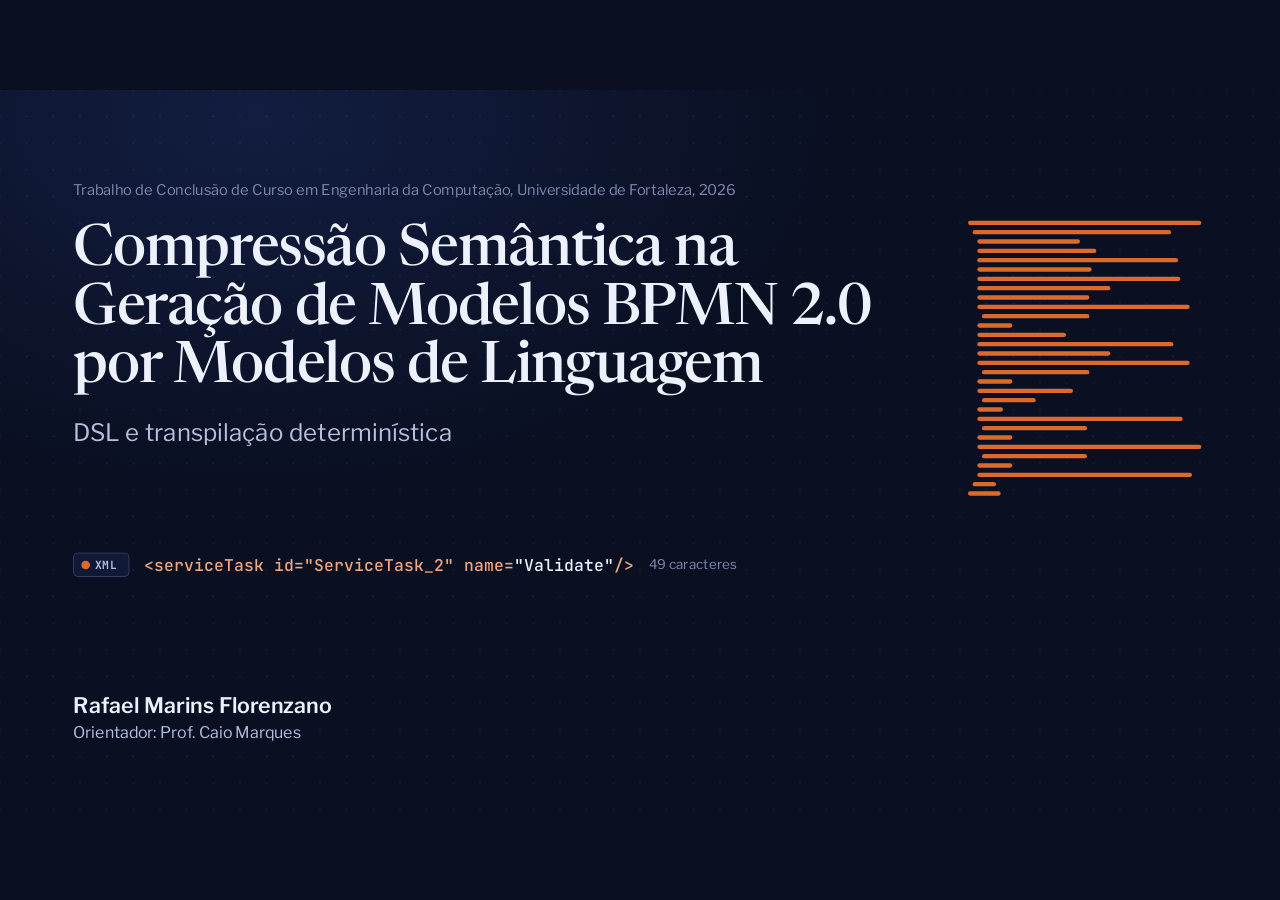
==== presentation/apresentacao.html @ cfb25e0b "feat: presentation" ====
<!doctype html>
<html lang="pt-BR">
<head>
<!-- GERADO por build.py a partir de src/. Edite src/ e rode o build. -->
<meta charset="utf-8">
<meta name="viewport" content="width=device-width, initial-scale=1">
<title>Compressão Semântica BPMN</title>
<style>
/* Fontes OFL embutidas no build (Newsreader, Libre Franklin, JetBrains Mono). */
@font-face { font-family: "Newsreader"; font-style: normal; font-weight: 400 700; font-display: block; src: url([data-uri]) format("woff2"); }
@font-face { font-family: "Newsreader"; font-style: italic; font-weight: 400 700; font-display: block; src: url([data-uri]) format("woff2"); }
@font-face { font-family: "Libre Franklin"; font-style: normal; font-weight: 300 800; font-display: block; src: url([data-uri]) format("woff2"); }
@font-face { font-family: "JetBrains Mono"; font-style: normal; font-weight: 400 700; font-display: block; src: url([data-uri]) format("woff2"); }
</style>
<style>
/* Palco fixo de 1920×1080, escalado para a janela. Cada slide: rótulo do ato, uma
   manchete e uma figura. Serifa = linguagem humana; mono = notação; sans = dados. */
:root {
  color-scheme: dark;
  --bg: #0a1022;
  --bg-glow: #121d40;
  --surface: #101a36;
  --surface-2: #16224a;
  --raise: #1c2a58;
  --line: rgba(160, 182, 236, 0.16);
  --line-2: rgba(160, 182, 236, 0.36);
  --grid: rgba(160, 182, 236, 0.1);
  --ink: #edf1fb;
  --ink-2: #b4c0dd;
  --ink-3: #7c89ad;
  --hl: rgba(160, 182, 236, 0.26);
  /* categorias (validadas: CVD e contraste nos dois temas) */
  --xml: #dd6a2a;
  --dsl: #4189e6;
  --slm: #1aa58f;
  --xml-ink: #f1a67e;
  --dsl-ink: #8fb9f5;
  --slm-ink: #6cd2bf;
  /* estado: sempre com ícone e rótulo */
  --good: #35b85c;
  --bad: #e5534b;
  --shadow: 0 24px 70px rgba(0, 0, 0, 0.38);
  --f-display: "Newsreader", Georgia, "Times New Roman", serif;
  --f-sans: "Libre Franklin", "Helvetica Neue", Arial, sans-serif;
  --f-mono: "JetBrains Mono", ui-monospace, "DejaVu Sans Mono", Menlo, monospace;
}
:root[data-theme="light"] {
  color-scheme: light;
  --bg: #f3f5fa;
  --bg-glow: #ffffff;
  --surface: #ffffff;
  --surface-2: #eef2fa;
  --raise: #ffffff;
  --line: rgba(18, 38, 100, 0.14);
  --line-2: rgba(18, 38, 100, 0.34);
  --grid: rgba(18, 38, 100, 0.1);
  --ink: #0f1b3d;
  --ink-2: #3c4b75;
  --ink-3: #6f7ca0;
  --hl: rgba(42, 120, 214, 0.22);
  --xml: #e2622c;
  --dsl: #2a78d6;
  --slm: #0f9f95;
  --xml-ink: #b5461a;
  --dsl-ink: #1c5cab;
  --slm-ink: #0b7a72;
  --good: #1f9a45;
  --bad: #d03b3b;
  --shadow: 0 18px 50px rgba(18, 38, 100, 0.13);
}

* { box-sizing: border-box; }
html, body { height: 100%; margin: 0; }
body {
  background: var(--bg);
  color: var(--ink);
  font-family: var(--f-sans);
  overflow: hidden;
  -webkit-font-smoothing: antialiased;
  text-rendering: optimizeLegibility;
}
body.nocursor, body.nocursor * { cursor: none !important; }

#stage {
  position: absolute; left: 0; top: 0; width: 1920px; height: 1080px;
  transform-origin: 0 0; overflow: hidden; user-select: none;
  background: radial-gradient(1200px 760px at 20% 4%, var(--bg-glow), transparent 72%), var(--bg);
}
#stage::before {
  content: ""; position: absolute; inset: 0; pointer-events: none;
  background-image: radial-gradient(circle, var(--grid) 1.3px, transparent 1.8px);
  background-size: 40px 40px; background-position: 20px 20px;
}

/* ── slides ─────────────────────────────────────────────────────────────── */
.slide {
  position: absolute; inset: 0; opacity: 0; visibility: hidden; pointer-events: none;
  transition: opacity 0.34s ease, visibility 0s linear 0.34s;
}
.slide.active {
  opacity: 1; visibility: visible; pointer-events: auto;
  transition: opacity 0.5s ease 0.1s, visibility 0s;
}
.hd { position: absolute; left: 110px; right: 110px; top: 104px; }
.h1 {
  font: 500 60px/1.08 var(--f-display); letter-spacing: -0.012em; margin: 0;
  max-width: 1600px; text-wrap: balance; font-optical-sizing: auto;
}
.body { position: absolute; left: 110px; top: 266px; width: 1700px; height: 714px; }
.fig { position: absolute; left: 0; top: 0; overflow: visible; }
.note {
  position: absolute; left: 110px; bottom: 36px; max-width: 1380px;
  font: 400 18px/1.4 var(--f-sans); color: var(--ink-3);
}

/* revelações ligadas a passos (data-at) */
.rv { opacity: 0; transition: opacity 0.6s ease var(--d, 0s); }
.rv.on { opacity: 1; }
.instant, .instant *, .instant *::before, .instant *::after { transition: none !important; animation: none !important; }

/* tipografia de dados */
.mono { font-family: var(--f-mono); }
.serif { font-family: var(--f-display); }
.num { font-family: var(--f-sans); font-weight: 800; letter-spacing: -0.03em; line-height: 0.95; }
.lbl { font: 500 24px/1.3 var(--f-sans); color: var(--ink-2); }
.sm { font: 400 20px/1.35 var(--f-sans); color: var(--ink-3); }
.tag {
  display: inline-flex; align-items: center; gap: 8px; height: 30px; padding: 0 11px; border-radius: 7px;
  font: 600 16px/1 var(--f-mono); letter-spacing: 0.04em; color: var(--ink-2);
  border: 1px solid var(--line-2); background: var(--surface);
}
.sw { display: inline-block; width: 13px; height: 13px; border-radius: 50%; background: var(--c, var(--ink-3)); flex: none; }
.c-xml { --c: var(--xml); } .c-dsl { --c: var(--dsl); } .c-slm { --c: var(--slm); }
.explo {
  position: absolute; right: 110px; top: 38px; height: 34px; padding: 0 14px; border-radius: 8px;
  display: flex; align-items: center; font: 500 18px/1 var(--f-sans); color: var(--ink);
  border: 1.5px dashed var(--line-2);
}
.ic { width: 1em; height: 1em; fill: none; stroke: currentColor; stroke-width: 2.4; stroke-linecap: round; stroke-linejoin: round; flex: none; }
.ok { color: var(--good); } .ko { color: var(--bad); }

/* painéis e código */
.panel {
  position: absolute; background: var(--surface); border: 1px solid var(--line);
  border-radius: 16px; box-shadow: var(--shadow); overflow: hidden;
}
.panel-hd {
  height: 44px; display: flex; align-items: center; justify-content: space-between; padding: 0 22px;
  border-bottom: 1px solid var(--line); color: var(--ink-3); font: 500 17px/1 var(--f-sans);
}
.panel-hd b { color: var(--ink); font-weight: 600; font-variant-numeric: tabular-nums; }
.code {
  font-family: var(--f-mono); white-space: pre; font-variant-ligatures: none;
  padding: 18px 22px; color: var(--ink-2); tab-size: 2;
}
.code .ln { margin: 0 -22px; padding: 0 22px; transition: background 0.25s; }
.code .ln.hot { background: color-mix(in srgb, var(--dsl) 20%, transparent); box-shadow: inset 4px 0 0 var(--dsl); }
.code .ln.hid { opacity: 0; }
.tk { position: relative; }
.tk.hid { visibility: hidden; }
.tk.cur::after {
  content: ""; position: absolute; left: calc(100% + 3px); top: 0.12em; width: 0.52em; height: 1.05em;
  background: var(--ink-2); border-radius: 2px;
}
.tk.k-kw { color: var(--dsl-ink); font-weight: 600; }
.tk.k-str { color: var(--ink); }
.tk.k-op { color: var(--ink-3); }
.tk.k-cond { color: var(--ink-2); font-style: italic; }
.tk.k-ref { color: var(--ink); font-weight: 700; text-decoration: underline; text-decoration-color: var(--dsl); text-decoration-thickness: 2px; text-underline-offset: 5px; }
.tk.k-pun { color: var(--ink-3); }
.tk.k-tag { color: var(--xml-ink); }
.tk.k-attr { color: var(--ink-3); }
.tk.k-val { color: var(--ink-2); }
.tk.k-txt { color: var(--ink-2); }

/* BPMN */
.bp-shape { fill: var(--surface-2); stroke: var(--ink); stroke-width: 2.4; }
.bp-end { stroke-width: 5.5; }
.bp-label { fill: var(--ink); font-family: var(--f-sans); font-weight: 500; text-anchor: middle; dominant-baseline: central; }
.bp-cap { fill: var(--ink-2); font: 500 20px var(--f-sans); text-anchor: middle; }
.bp-cond { fill: var(--ink-2); font: 500 18px var(--f-mono); text-anchor: middle; }
.bp-x { stroke: var(--ink); stroke-width: 3.4; stroke-linecap: round; fill: none; }
.bp-glyph { fill: var(--ink); }
.bp-edge { fill: none; stroke: var(--ink-2); stroke-width: 2.4; stroke-linecap: round; stroke-linejoin: round; }
.bp-head { fill: var(--ink-2); }
.bp-token { fill: var(--tok, var(--dsl-ink)); filter: drop-shadow(0 0 9px var(--tok, var(--dsl))); }
.bp-node.hit .bp-shape { stroke: var(--tok, var(--dsl-ink)); }

.mini rect { fill: color-mix(in oklab, var(--xml) var(--mix, 100%), var(--dsl)); }

/* tiras de 138 gerações */
.sd { fill: var(--ink-3); opacity: 0.45; }
.sd.v { fill: var(--c); opacity: 1; }
.sd.x { fill: none; stroke: var(--ink-3); stroke-width: 1.8; opacity: 0.85; }

/* ── moldura: progresso, página, dica, índice ───────────────────────────── */
#rail { position: absolute; left: 110px; top: 44px; display: flex; gap: 30px; transition: opacity 0.3s; }
#rail span { position: relative; padding-bottom: 9px; font: 500 17px/1 var(--f-sans); color: var(--ink-3); transition: color 0.3s; }
#rail span.cur { color: var(--ink); }
#rail i { position: absolute; left: 0; right: 0; bottom: 0; height: 2px; background: var(--line); }
#rail b { position: absolute; left: 0; top: 0; bottom: 0; width: 0; background: var(--ink-2); transition: width 0.5s ease; }
#pg {
  position: absolute; right: 110px; bottom: 36px; display: flex; align-items: center; gap: 16px;
  font: 500 17px/1 var(--f-sans); color: var(--ink-3); font-variant-numeric: tabular-nums;
}
#pg .dots { display: flex; gap: 6px; }
#pg .dots i { width: 8px; height: 8px; border-radius: 50%; border: 1.5px solid var(--ink-3); }
#pg .dots i.done { background: var(--ink-3); }
.pn { display: none; }
#tip {
  position: absolute; z-index: 60; pointer-events: none; opacity: 0; transition: opacity 0.12s;
  background: var(--raise); border: 1px solid var(--line-2); color: var(--ink); white-space: nowrap;
  font: 500 18px/1.3 var(--f-sans); padding: 8px 12px; border-radius: 8px; box-shadow: var(--shadow);
}
#toast {
  position: absolute; left: 50%; top: 40px; transform: translateX(-50%); z-index: 70; opacity: 0;
  transition: opacity 0.2s; background: var(--raise); border: 1px solid var(--line-2);
  font: 500 20px/1 var(--f-mono); padding: 12px 18px; border-radius: 10px; color: var(--ink);
}
#black { position: absolute; inset: 0; background: #000; z-index: 90; display: none; }
.over {
  position: absolute; inset: 0; z-index: 80; display: none; overflow: auto; padding: 70px 110px;
  background: color-mix(in srgb, var(--bg) 94%, transparent); backdrop-filter: blur(6px);
}
.over.open { display: block; }
.over h2 { font: 500 22px/1 var(--f-sans); color: var(--ink-3); margin: 0 0 28px; }
#idx .grid { display: grid; grid-template-columns: repeat(4, 1fr); gap: 14px; }
#idx button {
  all: unset; cursor: pointer; display: block; padding: 16px 18px 18px; border-radius: 12px; min-height: 96px;
  background: var(--surface); border: 1px solid var(--line);
}
#idx button:hover, #idx button.cur { border-color: var(--line-2); background: var(--surface-2); }
#idx button small { display: block; font: 500 16px/1 var(--f-sans); color: var(--ink-3); margin-bottom: 10px; font-variant-numeric: tabular-nums; }
#idx button span { font: 500 23px/1.2 var(--f-display); color: var(--ink); }
#help dl { display: grid; grid-template-columns: 300px 1fr; gap: 16px 30px; font: 400 26px/1.2 var(--f-sans); margin: 0; }
#help dt { font: 600 22px/1.3 var(--f-mono); color: var(--ink); }
#help dd { margin: 0; color: var(--ink-2); }

/* ── impressão / PDF (?print) ───────────────────────────────────────────── */
body.print { overflow: visible; height: auto; }
body.print #stage { position: static; transform: none; height: auto; overflow: visible; background: none; }
body.print #stage::before, body.print #rail, body.print #pg, body.print #tip, body.print .over, body.print #toast { display: none; }
body.print .slide {
  position: relative; width: 1920px; height: 1080px; opacity: 1; visibility: visible; overflow: hidden;
  break-after: page; page-break-after: always;
  background: radial-gradient(1200px 760px at 20% 4%, var(--bg-glow), transparent 72%), var(--bg);
}
body.print .pn {
  display: block; position: absolute; right: 110px; bottom: 38px;
  font: 500 17px/1 var(--f-sans); color: var(--ink-3);
}
@page { size: 1920px 1080px; margin: 0; }
@media print { body { -webkit-print-color-adjust: exact; print-color-adjust: exact; } }
</style>
<style>
/* Estilos específicos de cada slide, na ordem da apresentação. */

/* ── 1. capa ──────────────────────────────────────────────────────────── */
.cover { position: absolute; left: 110px; right: 110px; top: 138px; }
.cover-title {
  font: 500 86px/1.02 var(--f-display); letter-spacing: -0.02em; margin: 40px 0 0;
  max-width: 1560px; text-wrap: balance;
}
.cover-sub { font: 400 36px/1.2 var(--f-sans); color: var(--ink-2); margin: 30px 0 0; }
.morph {
  position: absolute; left: 110px; top: 682px; height: 60px; display: flex; align-items: center; gap: 22px;
  font: 500 24.5px/1 var(--f-mono); white-space: pre;
}
.morph .tag { height: 36px; font-size: 17px; min-width: 84px; }
.morph-line { display: flex; align-items: baseline; }
.morph-line span { display: inline-block; overflow: hidden; white-space: pre; }
.m-pre, .m-post { color: var(--xml-ink); }
.m-kw { color: var(--dsl-ink); font-weight: 700; }
.m-mid { color: var(--ink); }
.morph-n { font: 400 20px/1 var(--f-sans); color: var(--ink-3); }
.cover-by { position: absolute; left: 110px; bottom: 104px; display: flex; flex-direction: column; gap: 12px; }
.cover-by b { font: 600 32px/1 var(--f-sans); }
.cover-by span { font: 400 24px/1 var(--f-sans); color: var(--ink-2); }

/* ── 2. do texto ao BPMN ──────────────────────────────────────────────── */
.doc {
  position: absolute; left: 0; top: 46px; width: 610px; padding: 34px 44px 40px;
  background: var(--surface); border: 1px solid var(--line); border-radius: 6px; box-shadow: var(--shadow);
}
.doc-k, .dia-k { font: 500 18px/1 var(--f-sans); color: var(--ink-3); }
.doc p { font: 400 33px/1.52 var(--f-display); color: var(--ink-2); margin: 22px 0 0; }
.ph {
  white-space: nowrap; padding: 0 2px; margin: 0 -2px; border-radius: 3px;
  background: linear-gradient(var(--hl), var(--hl)) no-repeat 0 86% / 0% 42%;
  transition: background-size 0.55s ease, color 0.3s;
}
.ph.lit { background-size: 100% 42%; color: var(--ink); }
.dia-k { position: absolute; left: 742px; top: 46px; }
.arc { fill: none; stroke: var(--ink-2); stroke-width: 1.8; stroke-linecap: round; }

/* ── 3. XML verboso ───────────────────────────────────────────────────── */
.xmlp .xml { font-size: 15px; line-height: 22.3px; padding-top: 12px; }
.xmlp .ln { transition: opacity 0.22s; }
.xmlp .tk { transition: opacity 0.7s, color 0.7s; }
.xmlp.focus .tk:not(.info) { opacity: 0.2; }
.xmlp.focus .tk.info { color: var(--ink); font-weight: 700; }
.x-cap { position: absolute; left: 0; top: 500px; width: 670px; margin: 0; font: 400 27px/1.42 var(--f-sans); color: var(--ink-2); }
.x-cap b { color: var(--ink); font-weight: 600; }

/* ── 4. orçamento ─────────────────────────────────────────────────────── */
.bud { display: grid; grid-template-columns: 1fr 1fr; gap: 70px; align-items: stretch; height: auto; top: 280px; }
.bcard { padding: 8px 0; }
.bcard + .bcard { border-left: 1px solid var(--line); padding-left: 70px; }
.bk { font: 600 24px/1 var(--f-sans); color: var(--ink); }
.bk span { font-weight: 400; color: var(--ink-3); margin-left: 10px; }
.months { display: grid; grid-template-columns: repeat(12, 1fr); gap: 9px; margin-top: 46px; height: 190px; }
.mo { position: relative; border: 1.5px solid var(--line-2); border-radius: 7px; overflow: hidden; transition: opacity 0.4s, border-color 0.4s; }
.mo b { position: absolute; inset: 0; background: var(--xml); transform-origin: 50% 100%; transform: scaleY(0); }
.mo span { position: absolute; left: 0; right: 0; bottom: 8px; text-align: center; font: 500 17px/1 var(--f-sans); color: var(--ink-2); font-variant-numeric: tabular-nums; }
.mo.gone { opacity: 0.42; border-style: dashed; }
.mo-cap { display: flex; justify-content: space-between; margin-top: 14px; font: 400 19px/1 var(--f-sans); color: var(--ink-3); }
.gone-l { color: var(--ink-2); }
.bt { font: 400 40px/1.24 var(--f-display); margin: 46px 0 0; color: var(--ink-2); text-wrap: balance; }
.bt b { color: var(--ink); font-weight: 600; }
.bs { font: 400 24px/1.4 var(--f-sans); color: var(--ink-3); margin: 22px 0 0; }
.swap { display: flex; align-items: center; gap: 22px; margin-top: 46px; height: 190px; }
.sbox {
  flex: 1; height: 190px; padding: 0 16px; border: 1.5px solid var(--line-2); border-radius: 12px; display: grid; place-items: center;
  font: 500 26px/1.2 var(--f-sans); color: var(--ink); text-align: center; transition: all 0.5s;
}
.sbox span { padding: 0 4px; background: linear-gradient(var(--ink-2), var(--ink-2)) no-repeat 0 56% / 0% 2.5px; transition: background-size 0.5s ease; -webkit-box-decoration-break: clone; box-decoration-break: clone; }
.sbox.out.cut { opacity: 0.55; border-style: dashed; }
.sbox.out.cut span { background-size: 100% 2.5px; }
.sbox.in.lit { border-color: var(--ink); background: var(--surface-2); }
.sarrow { fill: none; stroke: var(--ink-2); stroke-width: 2.6; stroke-linecap: round; stroke-linejoin: round; }

/* ── 5. duas alavancas ────────────────────────────────────────────────── */
.formula { position: absolute; left: 0; top: 34px; font: 700 70px/1 var(--f-sans); letter-spacing: -0.02em; white-space: nowrap; }
.formula i { font-style: normal; font-weight: 400; color: var(--ink-3); margin: 0 6px; }
.formula span { position: relative; }
.formula span::after { content: ""; position: absolute; left: 0; right: 100%; bottom: -12px; height: 6px; border-radius: 3px; transition: right 0.6s ease; }
.formula .f1::after { background: var(--dsl); } .formula .f2::after { background: var(--slm); }
.formula span.on::after { right: 0; }
.lrow { position: absolute; left: 0; display: flex; gap: 22px; align-items: flex-start; opacity: 0.22; transition: opacity 0.6s; width: 660px; }
.lrow.on { opacity: 1; }
.lrow.l1 { top: 214px; } .lrow.l2 { top: 372px; }
.lrow .sw { width: 20px; height: 20px; margin-top: 10px; }
.lrow b { display: block; font: 600 38px/1.1 var(--f-sans); }
.lrow span { display: block; font: 400 25px/1.35 var(--f-sans); color: var(--ink-2); margin-top: 10px; }
.lfact { position: absolute; left: 0; top: 560px; width: 620px; margin: 0; font: 400 22px/1.4 var(--f-sans); color: var(--ink-3); }
.ax { fill: none; stroke: var(--line-2); stroke-width: 1.5; }
.ax-l { fill: var(--ink-3); font: 500 20px var(--f-sans); text-anchor: middle; }
.ghost { fill: none; stroke: var(--ink-3); stroke-width: 1.5; opacity: 0; }
.area { opacity: 0; }
.a-xml { fill: var(--xml); } .a-dsl { fill: var(--dsl); } .a-slm { fill: var(--slm); }
.area-l { fill: #fff; font: 700 44px var(--f-sans); text-anchor: middle; dominant-baseline: central; }
.lev-a { fill: none; stroke: var(--c); stroke-width: 4; stroke-linecap: round; stroke-linejoin: round; }
.ghost-l { fill: var(--ink-3); font: 500 20px var(--f-sans); }
.mm { left: 1452px; top: 196px; opacity: 0.9; }

/* ── figuras de fluxo (6 e 10) ────────────────────────────────────────── */
.card { fill: var(--surface); stroke: var(--line-2); stroke-width: 1.5; }
.card.solid { stroke: var(--ink); stroke-width: 2.4; fill: var(--surface-2); }
.card.k-dsl { stroke: var(--dsl); stroke-width: 2.4; }
.card.k-xml { stroke: var(--xml); stroke-width: 2.4; }
.tline { fill: var(--ink-3); opacity: 0.55; }
.b-dsl { fill: var(--dsl); } .b-xml { fill: var(--xml); }
.prob { fill: var(--surface-2); stroke: var(--ink); stroke-width: 2.4; stroke-dasharray: 9 9; stroke-linecap: round; }
.slide.active .prob { animation: dash 9s linear infinite; }
@keyframes dash { to { stroke-dashoffset: -180; } }
.big-l { fill: var(--ink); font: 700 38px var(--f-sans); text-anchor: middle; dominant-baseline: central; letter-spacing: -0.01em; }
.cap-n { fill: var(--ink); font: 600 24px var(--f-sans); text-anchor: middle; }
.cap-s { fill: var(--ink-3); font: 400 19px var(--f-sans); text-anchor: middle; }
.gear { fill: none; stroke: var(--ink); stroke-width: 2.6; stroke-linejoin: round; }
.gear-h { fill: none; stroke: var(--ink); stroke-width: 2.6; }
.xsd { fill: var(--surface-2); stroke: var(--good); stroke-width: 3; }
.xsd-c { fill: none; stroke: var(--good); stroke-width: 6; stroke-linecap: round; stroke-linejoin: round; }
.brace { fill: none; stroke: var(--c); stroke-width: 2.4; stroke-linecap: round; stroke-linejoin: round; }
.brace-t { fill: var(--ink); font: 500 26px var(--f-sans); text-anchor: middle; }
.pdot { fill: var(--c, var(--ink-2)); opacity: 0; }

/* ── 7. DSL ao vivo ───────────────────────────────────────────────────── */
.dslp .dsl { font-size: 24.5px; line-height: 43px; padding-top: 20px; }
.chips { position: absolute; left: 0; top: 628px; display: flex; gap: 14px; opacity: 0; }
.chips span { display: flex; align-items: center; gap: 12px; height: 46px; padding: 0 16px 0 8px; border: 1px solid var(--line); border-radius: 10px; background: var(--surface); font: 400 20px/1 var(--f-sans); color: var(--ink-2); white-space: nowrap; }
.chips code { font: 600 19px/1 var(--f-mono); color: var(--ink); background: var(--surface-2); padding: 7px 10px; border-radius: 6px; }

/* ── 8. transpilador ──────────────────────────────────────────────────── */
.tp-dsl .dsl { font-size: 19.5px; line-height: 32px; }
.tp-xml .xml { font-size: 15px; line-height: 22px; padding-top: 12px; }
.tp-xml .ln { transition: opacity 0.22s, background 0.5s; }
.tp-xml .ln.hot { background: color-mix(in srgb, var(--xml) 26%, transparent); box-shadow: inset 4px 0 0 var(--xml); }
.tp-ar { fill: none; stroke: var(--ink-2); stroke-width: 2.4; stroke-linecap: round; stroke-linejoin: round; }
.scan { position: absolute; left: 0; right: 0; top: 44px; height: 3px; background: var(--good); box-shadow: 0 0 22px 3px var(--good); opacity: 0; }
.stamp { display: inline-flex; align-items: center; gap: 8px; color: var(--ink); opacity: 0; margin-left: auto; margin-right: 26px; font-weight: 600; transform-origin: 50% 50%; }
.stamp .ic { color: var(--good); width: 20px; height: 20px; stroke-width: 3.2; }
.corpus { position: absolute; left: 0; top: 508px; width: 560px; opacity: 0; }
.corpus p { margin: 12px 0 0; font: 400 24px/1.3 var(--f-sans); color: var(--ink-2); }
.corpus p b { color: var(--ink); font-weight: 700; font-variant-numeric: tabular-nums; }
.cd0 { fill: var(--ink-3); opacity: 0.4; } .cd1 { fill: var(--good); }

/* ── 9. compressão ────────────────────────────────────────────────────── */
.w0 { fill: none; stroke: var(--line-2); stroke-width: 1.2; }
.w1 { fill: var(--xml); opacity: 0; transform-box: fill-box; transform-origin: center; }
.w2 { fill: var(--dsl); opacity: 0; }
.waf-cap { position: absolute; left: 0; top: 566px; width: 540px; margin: 0; font: 400 22px/1.3 var(--f-sans); color: var(--ink-2); opacity: 0; }
.cmp .hero { position: absolute; left: 660px; top: 0; }
.cmp .hero .num { font-size: 210px; }
.cmp .hero .num i { font-style: normal; font-weight: 600; font-size: 130px; color: var(--ink-2); margin-left: 8px; }
.cmp .hero p { margin: 16px 0 0; font: 400 30px/1.3 var(--f-sans); color: var(--ink-2); max-width: 760px; }
.cbars { position: absolute; left: 660px; top: 410px; width: 1040px; opacity: 0; border-top: 1px solid var(--line); padding-top: 30px; }
.cbars p { margin: 0 0 24px; font: 400 22px/1.3 var(--f-sans); color: var(--ink-3); }
.cb { display: flex; align-items: center; gap: 16px; height: 50px; }
.cb span { width: 64px; font: 600 22px/1 var(--f-sans); color: var(--ink-2); }
.cb i { display: block; height: 24px; width: 0; background: var(--c); border-radius: 0 4px 4px 0; }
.cb b { font: 700 28px/1 var(--f-sans); font-variant-numeric: tabular-nums; }

/* ── 10. destilação ───────────────────────────────────────────────────── */
.split { stroke: var(--line-2); stroke-width: 1.5; }
.stu-bg { fill: var(--surface-2); stroke: var(--line-2); stroke-width: 6; }
.stu-ring { fill: none; stroke: var(--slm); stroke-width: 6; stroke-linecap: round; }
.loss { fill: none; stroke: var(--slm); stroke-width: 2.4; stroke-linecap: round; stroke-linejoin: round; }
.part { opacity: 0; }
.p-doc { fill: var(--ink-2); } .p-pair { fill: var(--dsl); }
.stats { position: absolute; left: 0; right: 0; top: 470px; display: grid; grid-template-columns: repeat(3, 1fr); gap: 40px; border-top: 1px solid var(--line); padding-top: 34px; }
.stats > div { opacity: 0; }
.stats b { display: block; font: 800 96px/1 var(--f-sans); letter-spacing: -0.03em; white-space: nowrap; }
.stats span { display: block; margin-top: 14px; font: 400 25px/1.3 var(--f-sans); color: var(--ink-2); }
.stats b span { display: inline; font: inherit; color: inherit; margin: 0; }

/* ── tiras de resultado (12, 13, 15, 16) ──────────────────────────────── */
.gh { position: absolute; left: 0; font: 600 22px/1 var(--f-sans); color: var(--ink); white-space: nowrap; }
.gh span { font-weight: 400; color: var(--ink-3); margin-left: 14px; }
.gh.g2 { opacity: 0; }
.srow { position: absolute; left: 0; width: 1700px; height: 78px; display: grid; grid-template-columns: 318px 1196px 1fr; align-items: center; opacity: 0; }
.srow-l { display: flex; flex-wrap: wrap; align-items: center; gap: 8px 12px; padding-right: 22px; }
.srow-l b { font: 600 26px/1.14 var(--f-sans); }
.srow-v { text-align: right; white-space: nowrap; }
.srow-v b { font: 800 58px/1 var(--f-sans); letter-spacing: -0.03em; font-variant-numeric: tabular-nums; }
.srow-v i { font: 600 30px/1 var(--f-sans); font-style: normal; color: var(--ink-2); margin-left: 3px; }
.srow-u { position: absolute; left: 318px; top: 90px; font: 400 21px/1.2 var(--f-sans); color: var(--ink-3); white-space: nowrap; }
.c-ink { --c: var(--ink-2); }
.callout { position: absolute; left: 318px; top: 494px; display: flex; align-items: center; gap: 16px; font: 500 25px/1.3 var(--f-sans); color: var(--ink); opacity: 0; }
.callout .sw { width: 16px; height: 16px; }

/* ── 11. experimento ──────────────────────────────────────────────────── */
.xp-top { position: absolute; left: 0; top: 0; display: flex; align-items: center; gap: 36px; }
.xp-top p { margin: 0; font: 400 28px/1 var(--f-sans); color: var(--ink-2); opacity: 0; white-space: nowrap; }
.xp-top p b { color: var(--ink); font-weight: 700; font-size: 34px; }
.xp-top p i { font-style: normal; color: var(--ink-3); margin: 0 8px; }
.xp-grid { position: absolute; left: 0; top: 112px; width: 1700px; display: grid; grid-template-columns: 316px 350px 1fr; gap: 24px 18px; }
.xp-grid > * { opacity: 0; }
.xh { display: flex; align-items: center; gap: 12px; height: 46px; font: 600 22px/1 var(--f-sans); color: var(--ink); border-bottom: 2px solid var(--c); }
.xm { display: flex; flex-direction: column; justify-content: center; gap: 8px; }
.xm b { font: 600 26px/1.1 var(--f-sans); }
.xm span { font: 400 19px/1.25 var(--f-sans); color: var(--ink-3); }
.xc { display: flex; gap: 16px; }
.arm { width: 322px; height: 116px; padding: 0 20px; border-radius: 12px; background: var(--surface); border: 1px solid var(--line-2); display: flex; flex-direction: column; justify-content: center; gap: 9px; }
.arm b { font: 700 27px/1 var(--f-mono); }
.arm span { font: 400 19px/1.2 var(--f-sans); color: var(--ink-2); }
.arm.slm { border: 2.5px solid var(--slm); }
.enc { position: absolute; border: 2.5px solid var(--ink); border-radius: 20px; opacity: 0; pointer-events: none; }
.enc span { position: absolute; font: 500 23px/1.25 var(--f-sans); color: var(--ink); white-space: nowrap; }
.e1 span { left: calc(100% + 24px); top: 50%; transform: translateY(-50%); }
.e2 span { left: 4px; top: calc(100% + 14px); }

/* ── 13. onde a DSL falha ─────────────────────────────────────────────── */
.cz-l { position: absolute; left: 0; top: 14px; width: 318px; height: 78px; }
.cz-r { position: absolute; right: 0; top: 14px; height: 78px; display: flex; align-items: center; justify-content: flex-end; gap: 14px; font: 400 20px/1.2 var(--f-sans); color: var(--ink-2); }
.cz-r b { font: 800 58px/1 var(--f-sans); letter-spacing: -0.03em; color: var(--ink); }
.fly { opacity: 0; stroke-width: 1.8; }
.fly.ref { fill: var(--bad); stroke: var(--bad); }
.fly.oth { fill: var(--ink-3); stroke: var(--ink-3); }
.cz-g { position: absolute; top: 208px; display: flex; align-items: baseline; gap: 16px; white-space: nowrap; }
.cz-g b { font: 800 76px/1 var(--f-sans); letter-spacing: -0.03em; font-variant-numeric: tabular-nums; opacity: 0; }
.cz-g span { font: 500 28px/1 var(--f-sans); color: var(--ink-2); opacity: 0; }
.cz-g.g1 { left: 318px; } .cz-g.g2 { left: 1264px; }
.cz-s { position: absolute; top: 456px; display: flex; flex-direction: column; gap: 14px; opacity: 0; }
.cz-s.s1 { left: 318px; width: 390px; } .cz-s.s2 { left: 772px; width: 350px; }
.cz-s code { align-self: flex-start; font: 600 19px/1 var(--f-mono); color: var(--ink); background: var(--surface); border: 1px solid var(--line-2); padding: 10px 13px; border-radius: 7px; }
.cz-s span { font: 400 22px/1.32 var(--f-sans); color: var(--ink-2); }
.cz-s span b { color: var(--ink); font-weight: 700; }

/* ── 14. mecanismo ────────────────────────────────────────────────────── */
.mec .dsl { font-size: 22px; line-height: 37px; padding-top: 20px; }
.mR { opacity: 0; }
.ghostref { color: var(--bad); border: 1.5px dashed var(--bad); border-radius: 5px; padding: 1px 6px; opacity: 0; font-weight: 600; }
.think { position: absolute; font: italic 400 26px/1 var(--f-display); color: var(--ink); background: var(--raise); border: 1px solid var(--line-2); padding: 11px 16px 12px; border-radius: 12px 12px 12px 3px; opacity: 0; white-space: nowrap; box-shadow: var(--shadow); }
.refarc { fill: none; stroke-width: 3.2; stroke-linecap: round; stroke-linejoin: round; opacity: 0; }
.refarc.bad { stroke: var(--bad); } .refarc.good { stroke: var(--good); }
.tk.tgt { background: color-mix(in srgb, var(--good) 34%, transparent); box-shadow: 0 0 0 5px color-mix(in srgb, var(--good) 34%, transparent); border-radius: 3px; }
.vd { position: absolute; top: 446px; width: 800px; display: flex; gap: 22px; align-items: flex-start; opacity: 0; }
.vL { left: 0; } .vR { left: 880px; }
.vd .ic { width: 54px; height: 54px; stroke-width: 3; }
.vd code { display: block; font: 600 25px/1.25 var(--f-mono); color: var(--ink); margin-top: 8px; }
.vd span { display: block; margin-top: 14px; font: 400 25px/1.36 var(--f-sans); color: var(--ink-2); max-width: 690px; }

/* ── 15. referência por rótulo ────────────────────────────────────────── */
.rfx { position: absolute; left: 318px; top: 276px; display: flex; align-items: center; gap: 18px; opacity: 0; font: 400 24px/1 var(--f-sans); color: var(--ink-2); }
.rfx b { font: 800 46px/1 var(--f-sans); letter-spacing: -0.02em; color: var(--ink); }
.rfx .ic { width: 30px; height: 30px; color: var(--ink-3); }

.cover-k { margin: 0; font: 400 22px/1 var(--f-sans); color: var(--ink-3); }

/* ── eixos e marcas comuns dos gráficos (17, 18, 21) ──────────────────── */
.hair { fill: none; stroke: var(--line); stroke-width: 1; }
.base { fill: none; stroke: var(--line-2); stroke-width: 1.5; }
.hair-t { fill: var(--ink-3); font: 400 19px var(--f-sans); text-anchor: end; }
.tick { fill: var(--ink-3); font: 400 19px var(--f-sans); text-anchor: middle; font-variant-numeric: tabular-nums; }
.tick.r { text-anchor: end; } .tick.l { text-anchor: start; }
.lgd { position: absolute; right: 0; top: -6px; display: flex; gap: 26px; font: 400 19px/1 var(--f-sans); color: var(--ink-2); opacity: 0; }
.lgd span { display: flex; align-items: center; gap: 9px; }
.lgd.in { position: static; opacity: 1; margin-top: 18px; }
.sw.open { background: none; border: 2.5px solid var(--c); }

/* ── 17. anatomia do custo ────────────────────────────────────────────── */
.fp { fill: var(--c); }
.fp-in { opacity: 0.5; }
.fp-t { fill: #fff; font: 600 19px var(--f-sans); opacity: 0; }
.fp-o { fill: var(--ink-2); font: 600 19px var(--f-sans); text-anchor: middle; opacity: 0; }
.fp-a { fill: var(--ink-2); font: 400 21px var(--f-sans); opacity: 0; }
.cst-key { position: absolute; left: 0; top: 78px; margin: 0; font: 400 20px/1.5 var(--f-sans); color: var(--ink-3); opacity: 0; }
.cst-b { position: absolute; top: 462px; opacity: 0; }
.cst-b p { margin: 0; display: inline-flex; align-items: center; gap: 12px; font: 500 22px/1.2 var(--f-sans); color: var(--ink-2); white-space: nowrap; }
.cst-b b { display: block; margin-top: 14px; font: 800 66px/1 var(--f-sans); letter-spacing: -0.03em; white-space: nowrap; font-variant-numeric: tabular-nums; }
.cst-b em { display: block; margin-top: 8px; font: 400 20px/1.2 var(--f-sans); font-style: normal; color: var(--ink-3); white-space: nowrap; }
.cst-x { position: absolute; right: 0; top: 636px; text-align: right; font: 400 21px/1.5 var(--f-sans); color: var(--ink-2); white-space: nowrap; opacity: 0; }
.cst-x b { color: var(--ink); font-weight: 700; }

/* ── 18. custo × validade ─────────────────────────────────────────────── */
.pt { opacity: 0; }
.pt-hit { fill: transparent; }
.pt-dot { fill: var(--c); stroke: var(--bg); stroke-width: 2.5; }
.pt.open .pt-dot { fill: var(--bg); stroke: var(--c); stroke-width: 3.5; }
.pt-l { fill: var(--ink); font: 500 21px var(--f-sans); white-space: pre; }
.sct-link { fill: none; stroke: var(--ink); stroke-width: 2; opacity: 0; }
.sct-lt { fill: var(--ink); font: 600 22px var(--f-sans); text-anchor: middle; opacity: 0; }

/* ── 19. válido não quer dizer fiel ───────────────────────────────────── */
.fl blockquote { position: absolute; left: 0; top: 0; margin: 0; max-width: 1040px; font: 400 34px/1.3 var(--f-display); color: var(--ink); opacity: 0; }
.fl cite { display: block; margin-top: 12px; font: 400 19px/1 var(--f-sans); font-style: normal; color: var(--ink-3); }
.fl-b { position: absolute; right: 0; top: 6px; display: flex; flex-direction: column; align-items: flex-end; gap: 14px; font: 500 23px/1 var(--f-sans); color: var(--ink); opacity: 0; }
.fl-b span { display: flex; align-items: center; gap: 10px; }
.fl-b .ic { width: 28px; height: 28px; stroke-width: 3; }
.fl-w { position: absolute; left: 1090px; top: 140px; width: 480px; display: flex; gap: 14px; align-items: flex-start; font: 500 23px/1.3 var(--f-sans); color: var(--ink); opacity: 0; }
.fl-w .ic { width: 34px; height: 34px; stroke-width: 3; flex: none; }
.bp-flow.hot .bp-edge { stroke: var(--ink); stroke-width: 3.4; }
.bp-flow.hot .bp-head { fill: var(--ink); }
.bp-flow.hot .bp-cond { fill: var(--ink); font-weight: 700; }
.bp-node.bad .bp-shape { stroke: var(--bad); stroke-width: 4; }

/* ── 20. validação da medida de fidelidade ────────────────────────────── */
.rg-h, .rg-r { display: grid; grid-template-columns: 1fr 200px 240px 240px; align-items: center; column-gap: 20px; }
.rg-h { height: 46px; font: 500 20px/1 var(--f-sans); color: var(--ink-3); border-bottom: 1px solid var(--line-2); opacity: 0; }
.rg-h span:nth-child(n+2), .rg-t, .rg-v { text-align: right; justify-content: flex-end; }
.rg-r { height: 112px; border-bottom: 1px solid var(--line); opacity: 0; }
.rg-r b { display: block; font: 500 31px/1.15 var(--f-display); }
.rg-r span { display: block; margin-top: 8px; font: 400 20px/1 var(--f-sans); color: var(--ink-3); }
.rg-t { font: 400 26px/1 var(--f-sans); color: var(--ink-2); font-variant-numeric: tabular-nums; }
.rg-v { display: flex; align-items: center; gap: 16px; font: 700 34px/1 var(--f-sans); font-variant-numeric: tabular-nums; }
.rg-v .ic { width: 34px; height: 34px; stroke-width: 3.2; opacity: 0; }
.rg-c { margin: 34px 0 0; max-width: 1300px; font: 400 28px/1.36 var(--f-sans); color: var(--ink); }

/* ── 21. fidelidade ───────────────────────────────────────────────────── */
.fd-n { fill: var(--ink); font: 500 25px var(--f-sans); }
.fd-id { fill: var(--ink-3); font: 600 18px var(--f-mono); text-anchor: end; }
.fd-ci { fill: none; stroke: var(--c); stroke-width: 3; stroke-linecap: round; }
.fd-dot { fill: var(--c); stroke: var(--bg); stroke-width: 2.5; }
.fd-v { fill: var(--ink); font: 700 32px var(--f-sans); }
.fd-br { fill: none; stroke: var(--ink-2); stroke-width: 2; stroke-linecap: round; stroke-linejoin: round; }
.fd-a { fill: var(--ink); font: 500 22px var(--f-sans); }
.fd-a.mid { text-anchor: middle; }
.fd-p { position: absolute; left: 0; top: 410px; width: 1700px; border-top: 1px solid var(--line); padding-top: 26px; opacity: 0; }
.fd-p p { margin: 0 0 22px; font: 500 22px/1 var(--f-sans); color: var(--ink-2); }
.fd-g { display: grid; grid-template-columns: repeat(4, 1fr); gap: 40px; }
.pb span { display: block; font: 500 22px/1 var(--f-sans); color: var(--ink); margin-bottom: 12px; }
.pb div { display: flex; align-items: center; gap: 12px; height: 34px; }
.pb i { display: block; height: 20px; width: 0; background: var(--c); border-radius: 0 4px 4px 0; }
.pb b { font: 600 21px/1 var(--f-sans); font-variant-numeric: tabular-nums; }

/* ── 22. a resposta é dividida ────────────────────────────────────────── */
.ans { display: grid; grid-template-columns: 1fr 1fr; column-gap: 90px; align-content: start; }
.an { opacity: 0; }
.an + .an { border-left: 1px solid var(--line); padding-left: 90px; }
.an h2 { margin: 0; font: 500 40px/1 var(--f-display); color: var(--ink-2); }
.an-v { display: flex; align-items: center; gap: 22px; margin: 22px 0 44px; transform-origin: 0 50%; opacity: 0; }
.an-v .ic { width: 84px; height: 84px; stroke-width: 3; }
.an-v b { font: 800 112px/1 var(--f-sans); letter-spacing: -0.03em; }
.an-m { margin-top: 26px; }
.an-m p { margin: 12px 0 0; font: 400 25px/1.2 var(--f-sans); color: var(--ink-2); }
.an-m p b { color: var(--ink); font-weight: 700; }
.an-s { display: flex; align-items: center; gap: 26px; margin-top: 24px; opacity: 0; }
.an-s b { font: 800 76px/1 var(--f-sans); letter-spacing: -0.03em; min-width: 250px; }
.an-s p { margin: 0; font: 400 25px/1.3 var(--f-sans); color: var(--ink-2); }
.an-f { grid-column: 1 / -1; margin: 58px 0 0; padding-top: 30px; border-top: 1px solid var(--line); font: 500 34px/1.3 var(--f-display); color: var(--ink); opacity: 0; max-width: 1500px; }

/* ── 23. a lição de projeto ───────────────────────────────────────────── */
.chip { fill: var(--surface); stroke: var(--line-2); stroke-width: 1.5; }
.chip-t { fill: var(--dsl-ink); font: 600 24px var(--f-mono); text-anchor: middle; dominant-baseline: central; }
.chip-t.s { fill: var(--ink); }
.chip-t.q { fill: var(--bad); font-size: 34px; opacity: 0; }
g.hit .chip { stroke: var(--good); stroke-width: 3.5; }
.cursor { fill: var(--ink-2); opacity: 0; }
.slot { fill: none; stroke: var(--line-2); stroke-width: 1.5; stroke-dasharray: 6 7; }
.tp-b { fill: none; stroke: var(--line-2); stroke-width: 1.5; }
.tp-l { position: absolute; display: flex; align-items: center; gap: 16px; font: 500 27px/1.3 var(--f-sans); color: var(--ink); opacity: 0; }
.tp-l .ic { width: 40px; height: 40px; stroke-width: 3; }
.tp-l.good { left: 300px; top: 10px; }
.tp-l.bad { left: 300px; top: 596px; }

/* ── 24. contribuições ────────────────────────────────────────────────── */
.ctb { top: 226px; }
.ct-r { display: grid; grid-template-columns: 76px 760px 1fr; align-items: center; height: 124px; border-top: 1px solid var(--line); opacity: 0; }
.ct-r .ic { width: 42px; height: 42px; stroke-width: 1.8; color: var(--ink-2); }
.ct-r b { font: 500 36px/1.12 var(--f-display); padding-right: 30px; }
.ct-r span { font: 400 25px/1.3 var(--f-sans); color: var(--ink-2); }

/* ── 25. limitações e próximos passos ─────────────────────────────────── */
.nx { top: 226px; }
.nx-h, .nx-r { display: grid; grid-template-columns: 700px 110px 1fr; align-items: center; }
.nx-h { height: 44px; font: 500 20px/1 var(--f-sans); color: var(--ink-3); opacity: 0; }
.nx-r { height: 122px; border-top: 1px solid var(--line); opacity: 0; }
.nx-r span { font: 400 28px/1.25 var(--f-sans); color: var(--ink-2); padding-right: 20px; }
.nx-r .ic { width: 40px; height: 40px; color: var(--ink-3); stroke-width: 2; }
.nx-r b { font: 500 33px/1.18 var(--f-display); }

/* ── 26. encerramento ─────────────────────────────────────────────────── */
.end .cover-title { font-size: 150px; margin: 0; }
.end-s { display: flex; gap: 80px; margin-top: 70px; }
.end-s div { max-width: 360px; }
.end-s b { display: block; font: 800 84px/1 var(--f-sans); letter-spacing: -0.03em; }
.end-s span { display: block; margin-top: 12px; font: 400 24px/1.3 var(--f-sans); color: var(--ink-2); }
.s-fim .morph { top: 730px; }
</style>
</head>
<body>
<div id="stage"></div>
<script>
// GERADO por dados.py a partir de data/dataset.db e do transpilador. Não editar.
window.DADOS = {
 "itens": [
  "pmo_01",
  "pmo_02",
  "pmo_03",
  "pmo_04",
  "pmo_05",
  "pmo_06",
  "pmo_07",
  "pmo_08",
  "pmo_09",
  "pmo_10",
  "pmo_11",
  "pmo_12",
  "pmo_13",
  "pmo_14",
  "pmo_15",
  "pmo_16",
  "pmo_17",
  "pmo_18",
  "pmo_19",
  "pmo_21",
  "pmo_23",
  "pmo_25",
  "pmo_26",
  "pmo_27",
  "pmo_28",
  "pmo_29",
  "pmo_30",
  "pmo_31",
  "pmo_32",
  "pmo_33",
  "pmo_34",
  "pmo_35",
  "pmo_36",
  "pmo_37",
  "pmo_38",
  "pmo_39",
  "pmo_40",
  "pmo_41",
  "pmo_42",
  "pmo_43",
  "pmo_44",
  "pmo_45",
  "pmo_46",
  "pmo_47",
  "pmo_48",
  "pmo_55"
 ],
 "bracos": {
  "A1": "vvvvvvvvvvvvvvvvvvvvvvvvvvvvvvvvvvvvvvvvvvvvvvvvvvvvttvvvvvvvvvvvvvvvvvvvvvvvvvvvvvvvvvvvvvvvvvvvvvvvvvvvvvvvvvvvvvvvvvvvvvvvvvvvvvvvvvvvt",
  "A1g": "vvvvvvvvvvvvvvvvvvvvvvvvvvvvvvvxxvvvvvvxvvvvvxvvvvvxvvxvvvvvvvvvvtvvvvvvvvtvvvvvvvvvvvvvvvvvvvvvvvvvvvvvxvvvvvvvvvvvvvvvvvvvvvvvvvvvvvvvvv",
  "A2": "vvvvmmvvvvvvvvuvvvvvvvvvmmmvvvvvvvvvvvvuusvvvusvvvvuuuvvvvvvvvvvvvvvvsvvsvusssmmusssmmmsvuuuuvvvvvvvvvuuvvvvuuuuvvvvvuvvvssuusummvvvuuuvvv",
  "A2g": "vvvmovuvuvvvvvvvvvvsvvvvvvvuuuvumuvuvvvvvvuuuvsssssusussmvumsmsmmsvsvvmvmumsvvmsvmvsvvvuvvuvuvvvsssvuvvmvvvsumsvvvvvvvvvvvvvuvvssmmmmvmvvm",
  "A3": "vvvsssvvvvvvvvvssssssvvvsssvvvssssssvvvvvvvvvsssvvvvvvsssvvvssssssvvvsssvvvvvvvvvvvvsssvvvssssssvvvsssvvvvvvsssvvvsssvvvvvvvvvsssvvvvvvsss",
  "A3m": "ttttttssstttssstttsssssstttttttttssssssttttttsssttttttssstttssssssssstttsssttttttsssssstttsssttttttsssttttttsssssstttssstttttttttttttttttt",
  "A4": "vvvvvvvvvvvvvvvvvvvvvvvvvvvvvvvvvvvvvvvuuuvvvvvvvvvvvvvvvvvvvvvvvvvvvvvvvvvvvvvvvvvvuuuuuuvvvvvvvvvooovvvvvvvvvvvvooovvvvvvvvvuuuvvvvvvvvv",
  "A2r": "vvvvvvvvvvvvvvvvvvvvvvvvvvvvvvuuuvvvvvvvvvvvvssvvvvvvvvvvvvvvvvvvvvvvvvvuvsuvsssvsssvvsvvvvvvvvvvvvvvvvvvvvvvvvvvvvvvvvvvvvvvvvvvuuuvvvvvv"
 },
 "notas": {
  "A1": {},
  "A1g": {},
  "A2": {
   "39": "#detailedReview",
   "45": "#review",
   "51": "#review",
   "90": "#build",
   "102": "#refine",
   "108": "#collect",
   "111": "#answer_questions",
   "117": "#repair",
   "123": "#select",
   "126": "#stockCheck",
   "132": "#run5km",
   "40": "#detailedReview",
   "52": "#review",
   "91": "#sort",
   "103": "#receiveDraft",
   "109": "#collect",
   "124": "#select",
   "133": "#run5km",
   "14": "#negotiate",
   "53": "#review",
   "74": "#weekly_update",
   "80": "#appoint",
   "89": "#send_sketches",
   "92": "#build",
   "110": "#collect",
   "134": "#run5km"
  },
  "A2g": {
   "6": "#monitor",
   "27": "#test",
   "33": "#enhance",
   "42": "#make_corrections",
   "51": "#attend",
   "87": "#have",
   "90": "#build",
   "108": "#measure",
   "28": "#assess",
   "31": "#updates",
   "43": "#make_corrections",
   "58": "#ready",
   "73": "#updates",
   "100": "#arrive",
   "124": "#select",
   "8": "#monitor",
   "29": "#assess",
   "35": "#skill_enhancement",
   "44": "#make_corrections",
   "53": "#review",
   "92": "#test"
  },
  "A3": {},
  "A3m": {},
  "A4": {
   "39": "#t07",
   "84": "#t08",
   "87": "#t02",
   "126": "#t01",
   "40": "#t07",
   "85": "#t08",
   "88": "#t02",
   "127": "#t01",
   "41": "#t07",
   "86": "#t08",
   "89": "#t02",
   "128": "#t01"
  },
  "A2r": {
   "30": "#deactivate_subscription",
   "72": "#write_status_updates",
   "75": "#submit_visa_application",
   "129": "#log_into_account",
   "31": "#deactivate_subscription",
   "130": "#log_into_account",
   "32": "#deactivate_subscription",
   "131": "#log_into_account"
  }
 },
 "exemplo": {
  "dsl": "process \"Order Processing with Retry\" {\n  start\n  -> service \"Fetch data\" #fetch\n  -> service \"Validate\"\n  -> xor \"Valid?\" {\n    [yes] -> service \"Process\" -> end\n    [no]  -> xor \"Retry?\" {\n               [yes] -> #fetch\n               [no]  -> end:error \"Invalid\"\n             }\n  }\n}",
  "xml": "<definitions xmlns=\"http://www.omg.org/spec/BPMN/20100524/MODEL\" xmlns:xsi=\"http://www.w3.org/2001/XMLSchema-instance\" id=\"Definitions_1\" targetNamespace=\"http://www.omg.org/spec/BPMN/20100524/MODEL\">\n  <process id=\"Process_Order_Processing_with_Retry\" name=\"Order Processing with Retry\">\n    <startEvent id=\"StartEvent_1\" name=\"start\"/>\n    <serviceTask id=\"ServiceTask_1\" name=\"Fetch data\"/>\n    <sequenceFlow id=\"SequenceFlow_1\" sourceRef=\"StartEvent_1\" targetRef=\"ServiceTask_1\"/>\n    <serviceTask id=\"ServiceTask_2\" name=\"Validate\"/>\n    <sequenceFlow id=\"SequenceFlow_2\" sourceRef=\"ServiceTask_1\" targetRef=\"ServiceTask_2\"/>\n    <exclusiveGateway id=\"ExclusiveGateway_1\" name=\"Valid?\"/>\n    <serviceTask id=\"ServiceTask_3\" name=\"Process\"/>\n    <sequenceFlow id=\"SequenceFlow_3\" sourceRef=\"ExclusiveGateway_1\" targetRef=\"ServiceTask_3\">\n      <conditionExpression>yes</conditionExpression>\n    </sequenceFlow>\n    <endEvent id=\"EndEvent_1\" name=\"end\"/>\n    <sequenceFlow id=\"SequenceFlow_4\" sourceRef=\"ServiceTask_3\" targetRef=\"EndEvent_1\"/>\n    <exclusiveGateway id=\"ExclusiveGateway_2\" name=\"Retry?\"/>\n    <sequenceFlow id=\"SequenceFlow_5\" sourceRef=\"ExclusiveGateway_2\" targetRef=\"ServiceTask_1\">\n      <conditionExpression>yes</conditionExpression>\n    </sequenceFlow>\n    <endEvent id=\"EndEvent_2\" name=\"Invalid\">\n      <errorEventDefinition/>\n    </endEvent>\n    <sequenceFlow id=\"SequenceFlow_6\" sourceRef=\"ExclusiveGateway_2\" targetRef=\"EndEvent_2\">\n      <conditionExpression>no</conditionExpression>\n    </sequenceFlow>\n    <sequenceFlow id=\"SequenceFlow_7\" sourceRef=\"ExclusiveGateway_1\" targetRef=\"ExclusiveGateway_2\">\n      <conditionExpression>no</conditionExpression>\n    </sequenceFlow>\n    <sequenceFlow id=\"SequenceFlow_8\" sourceRef=\"ServiceTask_2\" targetRef=\"ExclusiveGateway_1\"/>\n  </process>\n</definitions>"
 }
};
</script>
<script>
/* kit.js — utilidades de desenho e animação. Sem dependências.
   Toda animação é uma função pura do progresso p ∈ [0, 1]: o motor pode tocar,
   concluir ou desfazer qualquer passo sem estado escondido. */
(function () {
  'use strict';
  const NS = 'http://www.w3.org/2000/svg';
  const K = (window.K = {});
  window.SLIDES = [];

  K.clamp = (x, a = 0, b = 1) => (x < a ? a : x > b ? b : x);
  K.lerp = (a, b, t) => a + (b - a) * t;
  K.seg = (p, a, b) => K.clamp((p - a) / (b - a));
  K.ease = {
    out: (t) => 1 - Math.pow(1 - t, 3),
    in: (t) => t * t * t,
    io: (t) => (t < 0.5 ? 4 * t * t * t : 1 - Math.pow(-2 * t + 2, 3) / 2),
    back: (t) => 1 + 2.70158 * Math.pow(t - 1, 3) + 1.70158 * Math.pow(t - 1, 2),
  };
  K.fmt = (n, d = 1) => n.toLocaleString('pt-BR', { minimumFractionDigits: d, maximumFractionDigits: d });
  K.int = (n) => Math.round(n).toLocaleString('pt-BR');

  K.h = (html) => {
    const t = document.createElement('template');
    t.innerHTML = html.trim();
    return t.content.firstElementChild;
  };
  K.s = (tag, attrs, parent) => {
    const e = document.createElementNS(NS, tag);
    if (attrs) for (const k in attrs) k === 'text' ? (e.textContent = attrs[k]) : e.setAttribute(k, attrs[k]);
    if (parent) parent.appendChild(e);
    return e;
  };
  K.text = (el, s) => { if (el.textContent !== s) el.textContent = s; };
  K.op = (el, v) => { el.style.opacity = v; };
  // Retângulo de `el` em coordenadas do palco, relativo a `box`.
  K.rectIn = (el, box) => {
    const s = window.DECK_SCALE || 1, a = el.getBoundingClientRect(), b = box.getBoundingClientRect();
    return { x: (a.left - b.left) / s, y: (a.top - b.top) / s, w: a.width / s, h: a.height / s };
  };

  const ICONS = {
    check: '<path d="M5 12.5l4.5 4.5L19 7.5"/>',
    cross: '<path d="M6.5 6.5l11 11M17.5 6.5l-11 11"/>',
    arrow: '<path d="M4 12h15M13 6l6 6-6 6"/>',
    back: '<path d="M20 12H5M11 6l-6 6 6 6"/>',
    lock: '<rect x="5" y="11" width="14" height="9" rx="2"/><path d="M8 11V8a4 4 0 018 0v3"/>',
    doc: '<path d="M7 3h7l4 4v14H7z"/><path d="M14 3v4h4M10 12h5M10 16h5"/>',
    scale: '<path d="M12 4v16M6 20h12M5 8h14M5 8l-2.5 6a3 3 0 005 0zM19 8l-2.5 6a3 3 0 005 0z"/>',
    ruler: '<path d="M3 16L16 3l5 5L8 21zM7 12l2 2M10 9l2 2M13 6l2 2"/>',
    stack: '<path d="M12 3l9 5-9 5-9-5zM3 13l9 5 9-5M3 17.5l9 5 9-5"/>',
    braces: '<path d="M9 4c-2 0-3 1-3 3v2c0 1.5-1 3-2.5 3C5 12 6 13.500 6 15v2c0 2 1 3 3 3M15 4c2 0 3 1 3 3v2c0 1.500 1 3 2.500 3-1.500 0-2.500 1.500-2.500 3v2c0 2-1 3-3 3"/>',
  };
  K.icon = (name, cls = '') => `<svg class="ic ${cls}" viewBox="0 0 24 24" aria-hidden="true">${ICONS[name]}</svg>`;

  // Contorno de engrenagem centrado em (0, 0).
  K.gear = (R, r, n) => {
    const step = (Math.PI * 2) / n;
    let d = '';
    for (let i = 0; i < n; i++) {
      const a = i * step;
      [[r, a - step * 0.27], [R, a - step * 0.13], [R, a + step * 0.13], [r, a + step * 0.27]].forEach(([rad, ang], j) => {
        d += (i + j === 0 ? 'M' : 'L') + (Math.cos(ang) * rad).toFixed(2) + ',' + (Math.sin(ang) * rad).toFixed(2);
      });
    }
    return d + 'Z';
  };

  // Rota ortogonal com cantos arredondados.
  K.route = (pts, r = 14) => {
    let d = `M${pts[0][0]},${pts[0][1]}`;
    for (let i = 1; i < pts.length - 1; i++) {
      const [x0, y0] = pts[i - 1], [x1, y1] = pts[i], [x2, y2] = pts[i + 1];
      const d1 = Math.hypot(x1 - x0, y1 - y0), d2 = Math.hypot(x2 - x1, y2 - y1);
      const rr = Math.min(r, d1 / 2, d2 / 2);
      d += ` L${x1 - ((x1 - x0) / d1) * rr},${y1 - ((y1 - y0) / d1) * rr} Q${x1},${y1} ${x1 + ((x2 - x1) / d2) * rr},${y1 + ((y2 - y1) / d2) * rr}`;
    }
    const z = pts[pts.length - 1];
    return d + ` L${z[0]},${z[1]}`;
  };

  // Traço que se desenha com o progresso.
  K.stroke = (path) => {
    const len = path.getTotalLength();
    path.style.strokeDasharray = len;
    const o = { path, len, set(p) { path.style.strokeDashoffset = len * (1 - K.clamp(p)); }, at: (t) => path.getPointAtLength(len * K.clamp(t)) };
    o.set(0);
    return o;
  };

  /* ── BPMN ────────────────────────────────────────────────────────────── */
  K.bpmn = (root, opt = {}) => {
    const fs = opt.fs || 22;
    const gF = K.s('g', {}, root), gN = K.s('g', {}, root), gT = K.s('g', {}, root);
    const api = { n: {}, f: {} };
    const node = (id, cx, cy, build) => {
      const g = K.s('g', { class: 'bp-node' }, gN);
      build(g);
      const o = {
        g, cx, cy,
        show(p) {
          p = K.clamp(p);
          g.setAttribute('transform', `translate(${cx},${cy}) scale(${0.55 + 0.45 * K.ease.back(p)})`);
          g.style.opacity = K.clamp(p * 2.4);
        },
        hit(on) { g.classList.toggle('hit', !!on); },
      };
      o.show(1);
      return (api.n[id] = o);
    };
    api.task = (id, cx, cy, label, o = {}) => node(id, cx, cy, (g) => {
      const w = o.w || 170, h = o.h || 80, f = o.fs || fs, lines = String(label).split('\n');
      K.s('rect', { x: -w / 2, y: -h / 2, width: w, height: h, rx: 13, class: 'bp-shape' }, g);
      lines.forEach((ln, i) => K.s('text', { x: 0, y: (i - (lines.length - 1) / 2) * f * 1.2, class: 'bp-label', 'font-size': f, text: ln }, g));
    });
    api.event = (id, cx, cy, kind, label, o = {}) => node(id, cx, cy, (g) => {
      const r = o.r || 21;
      K.s('circle', { r, class: 'bp-shape' + (kind === 'start' ? '' : ' bp-end') }, g);
      if (kind === 'error') K.s('path', { d: 'M-8,7 L-3,-8 L2,2 L8,-7 L3,8 L-2,-2 Z', class: 'bp-glyph' }, g);
      if (label) K.s('text', { x: 0, y: r + 28, class: 'bp-cap', text: label }, g);
    });
    api.gateway = (id, cx, cy, label, o = {}) => node(id, cx, cy, (g) => {
      const r = o.r || 38, k = r * 0.3;
      K.s('path', { d: `M0,${-r} L${r},0 L0,${r} L${-r},0 Z`, class: 'bp-shape' }, g);
      K.s('path', { d: `M${-k},${-k} L${k},${k} M${k},${-k} L${-k},${k}`, class: 'bp-x' }, g);
      if (label) K.s('text', { x: o.lx || 0, y: o.ly != null ? o.ly : -r - 14, class: 'bp-cap', 'text-anchor': o.anchor || 'middle', text: label }, g);
    });
    api.flow = (id, pts, o = {}) => {
      const g = K.s('g', { class: 'bp-flow' }, gF);
      const path = K.s('path', { d: typeof pts === 'string' ? pts : K.route(pts, o.r || 14), class: 'bp-edge' }, g);
      const head = K.s('path', { d: 'M1,0 L-13,-6.500 L-13,6.500 Z', class: 'bp-head' }, g);
      const lab = o.label ? K.s('text', { x: o.lx, y: o.ly, class: 'bp-cond', text: o.label }, g) : null;
      const len = path.getTotalLength();
      const a = path.getPointAtLength(len), b = path.getPointAtLength(Math.max(0, len - 3));
      head.setAttribute('transform', `translate(${a.x},${a.y}) rotate(${(Math.atan2(a.y - b.y, a.x - b.x) * 180) / Math.PI})`);
      path.style.strokeDasharray = `${len} ${len}`;
      const f = {
        g, path, len, lab,
        show(p) {
          p = K.clamp(p);
          path.style.strokeDashoffset = len * (1 - K.ease.io(p));
          head.style.opacity = K.seg(p, 0.82, 1);
          g.style.opacity = p > 0 ? 1 : 0;
          if (lab) lab.style.opacity = K.seg(p, 0.3, 0.75);
        },
        at: (t) => path.getPointAtLength(len * K.clamp(t)),
      };
      f.show(1);
      return (api.f[id] = f);
    };
    api.token = (cls = '') => {
      const c = K.s('circle', { r: 11, class: 'bp-token ' + cls }, gT);
      c.style.opacity = 0;
      return { el: c, to(pt, op = 1) { c.setAttribute('cx', pt.x); c.setAttribute('cy', pt.y); c.style.opacity = op; }, hide() { c.style.opacity = 0; } };
    };
    return api;
  };

  // Processo do Código 1 da monografia ("Order Processing with Retry"), em 980 × 560.
  K.orderDiagram = (g) => {
    const b = K.bpmn(g);
    b.flow('f1', [[70, 170], [113, 170]]);
    b.flow('f2', [[285, 170], [323, 170]]);
    b.flow('f3', [[495, 170], [549, 170]]);
    b.flow('yes', [[630, 170], [683, 170]], { label: 'yes', lx: 654, ly: 152 });
    b.flow('f5', [[835, 170], [879, 170]]);
    b.flow('no', [[590, 210], [590, 389]], { label: 'no', lx: 612, ly: 300 });
    b.flow('loop', [[550, 430], [200, 430], [200, 212]], { label: 'yes', lx: 516, ly: 412, r: 22 });
    b.flow('err', [[630, 430], [734, 430]], { label: 'no', lx: 672, ly: 412 });
    b.event('start', 50, 170, 'start');
    b.task('fetch', 200, 170, 'Fetch data');
    b.task('validate', 410, 170, 'Validate');
    b.gateway('valid', 590, 170, 'Valid?');
    b.task('process', 760, 170, 'Process', { w: 150 });
    b.event('end', 905, 170, 'end');
    b.gateway('retry', 590, 430, 'Retry?', { ly: 70 });
    b.event('invalid', 760, 430, 'error', 'Invalid');
    return b;
  };

  /* ── código com realce ───────────────────────────────────────────────── */
  const DSL_KW = /^(@lane|process|pool|collaboration|start|end|catch|throw|task|user|service|manual|script|send|receive|rule|xor|and|or|event|subprocess|call|note|message|from|to)\b(:[a-z]+)?/;
  K.lexDSL = (line) => {
    const out = [];
    let i = 0, m;
    while (i < line.length) {
      const r = line.slice(i);
      if ((m = /^\s+/.exec(r))) out.push(['ws', m[0]]);
      else if ((m = /^#"[^"]*"/.exec(r)) || (m = /^#[A-Za-z_]\w*/.exec(r))) out.push(['ref', m[0]]);
      else if ((m = /^"[^"]*"/.exec(r))) out.push(['str', m[0]]);
      else if ((m = /^->/.exec(r))) out.push(['op', m[0]]);
      else if ((m = /^\[[^\]]*\]/.exec(r))) out.push(['cond', m[0]]);
      else if ((m = DSL_KW.exec(r))) out.push(['kw', m[0]]);
      else if ((m = /^[{}();,]/.exec(r))) out.push(['pun', m[0]]);
      else { m = /^\S+/.exec(r); out.push(['id', m[0]]); }
      i += m[0].length;
    }
    return out;
  };
  // "info": o que descreve o processo (tipos de nó, rótulos, condições).
  const NODE_TAG = /^(startEvent|endEvent|serviceTask|userTask|task|exclusiveGateway|parallelGateway|errorEventDefinition)$/;
  K.lexXML = (line) => {
    const out = [];
    let i = 0, m, attr = '';
    while (i < line.length) {
      const r = line.slice(i);
      if ((m = /^\s+/.exec(r))) out.push(['ws', m[0]]);
      else if ((m = /^<(\/?)([\w:]+)/.exec(r))) {
        out.push(['pun', '<' + m[1]]);
        out.push([!m[1] && NODE_TAG.test(m[2]) ? 'tag info' : 'tag', m[2]]);
      } else if ((m = /^\/?>/.exec(r))) out.push(['pun', m[0]]);
      else if ((m = /^([\w:]+)=/.exec(r))) { attr = m[1]; out.push(['attr', m[0]]); }
      else if ((m = /^"[^"]*"/.exec(r))) out.push([attr === 'name' ? 'val info' : 'val', m[0]]);
      else { m = /^[^<\s]+/.exec(r); out.push([m[0] === '…' ? 'pun' : 'txt info', m[0]]); }
      i += m[0].length;
    }
    return out;
  };
  K.code = (host, text, lang) => {
    host.classList.add('code');
    const lex = lang === 'xml' ? K.lexXML : K.lexDSL, lines = [], toks = [];
    text.split('\n').forEach((ln, li) => {
      const row = K.h('<div class="ln"></div>');
      lex(ln).forEach(([cls, s]) => {
        if (cls === 'ws') return void row.appendChild(document.createTextNode(s));
        const sp = document.createElement('span');
        sp.className = 'tk ' + cls.replace(/^(\w+)/, 'k-$1');
        sp.textContent = s;
        sp._line = li;
        row.appendChild(sp);
        toks.push(sp);
      });
      if (!row.childNodes.length) row.textContent = ' ';
      host.appendChild(row);
      lines.push(row);
    });
    return {
      host, lines, toks,
      show(n) {
        const k = Math.floor(n + 1e-6);
        for (let i = 0; i < toks.length; i++) {
          toks[i].classList.toggle('hid', i >= k);
          toks[i].classList.toggle('cur', i === k - 1 && k < toks.length && k > 0);
        }
      },
      showLines(n) { lines.forEach((l, i) => l.classList.toggle('hid', i >= n)); },
      mark(li) { lines.forEach((l, i) => l.classList.toggle('hot', i === li)); },
      find(str, nth = 0) { return toks.filter((t) => t.textContent === str)[nth]; },
    };
  };

  /* ── minimapa do exemplo: 30 linhas de XML que se fundem nas 12 da DSL ── */
  K.XML2DSL = [0, 0, 1, 2, 2, 3, 3, 4, 5, 5, 5, 5, 5, 5, 6, 7, 7, 7, 8, 8, 8, 8, 8, 8, 6, 6, 6, 4, 11, 11];
  K.minimap = (svg, o = {}) => {
    const E = window.DADOS.exemplo, cw = o.cw || 3.4, bh = o.h || 6, lp = o.pitch || 13, cap = o.cap || 100;
    const info = (l) => { const ind = l.length - l.trimStart().length; return { ind, len: Math.min(l.length, cap) - ind }; };
    const X = E.xml.split('\n').map(info), L = E.dsl.split('\n').map(info);
    const g = K.s('g', { class: 'mini' }, svg), yD = (j) => ((X.length - L.length) / 2 + j) * lp;
    const bars = X.map((a, i) => ({ el: K.s('rect', { height: bh, rx: bh / 2 }, g), a, d: L[K.XML2DSL[i]], yx: i * lp, yd: yD(K.XML2DSL[i]), i }));
    const lone = L.map((d, j) => (K.XML2DSL.includes(j) ? null : { el: K.s('rect', { height: bh, rx: bh / 2, x: d.ind * cw, y: yD(j), width: d.len * cw }, g) })).filter(Boolean);
    return {
      g, height: X.length * lp,
      // e: 0 = XML, 1 = DSL
      set(e) {
        g.style.setProperty('--mix', (1 - K.clamp(e)) * 100 + '%');
        for (const b of bars) {
          const t = K.ease.io(K.seg(e, (b.i / X.length) * 0.35, (b.i / X.length) * 0.35 + 0.65));
          b.el.setAttribute('x', K.lerp(b.a.ind, b.d.ind, t) * cw);
          b.el.setAttribute('y', K.lerp(b.yx, b.yd, t));
          b.el.setAttribute('width', K.lerp(b.a.len, b.d.len, t) * cw);
        }
        for (const b of lone) b.el.style.opacity = K.seg(e, 0.7, 1);
      },
    };
  };

  /* ── tira de 138 gerações: 46 itens (colunas) × 3 repetições (linhas) ── */
  const WHY = { v: 'válida no XSD', u: 'referência não declarada', m: 'referência fora de posição', s: 'outra falha de sintaxe', o: 'bloco não fechado', t: 'truncada no limite de tokens', x: 'XML recusado pelo XSD' };
  K.strip = (svg, arm, o = {}) => {
    const D = window.DADOS, codes = o.codes || D.bracos[arm];
    const R = o.r || 9, pitch = o.pitch || 26, x0 = (o.x || 0) + pitch / 2, y0 = (o.y || 0) + pitch / 2;
    const g = K.s('g', { class: 'strip ' + (o.cls || '') }, svg), dots = [];
    for (let i = 0; i < codes.length; i++) {
      const col = Math.floor(i / 3), row = i % 3;
      const el = K.s('circle', { cx: x0 + col * pitch, cy: y0 + row * pitch, r: 2.4, class: 'sd' }, g);
      dots.push({ el, col, row, i, x: x0 + col * pitch, y: y0 + row * pitch });
    }
    const tip = (d, cs, name) => {
      const note = D.notas[name] && D.notas[name][d.i] ? ' ' + D.notas[name][d.i] : '';
      d.el.setAttribute('data-tip', `${D.itens[d.col]}, repetição ${d.row + 1}: ${WHY[cs[d.i]]}${note}`);
    };
    const paint = (d, code, t) => {
      const el = d.el;
      if (t <= 0) { el.setAttribute('r', 2.4); el.setAttribute('class', 'sd'); return; }
      if (code === 'v') { el.setAttribute('class', 'sd v'); el.setAttribute('r', K.lerp(2.4, R, K.ease.back(t))); }
      else { el.setAttribute('class', 'sd x'); el.setAttribute('r', K.lerp(2.4, R * 0.74, K.ease.out(t))); }
    };
    const delay = (d) => ((d.col + d.row * 0.4) / 47) * 0.8;
    if (!o.plain) dots.forEach((d) => tip(d, codes, arm));
    return {
      g, dots, codes, R, pitch,
      fill(p) { for (const d of dots) paint(d, codes[d.i], K.seg(p, delay(d), delay(d) + 0.16)); },
      // Passa do desfecho de `from` para o de `codes`, ponto a ponto.
      morph(p, from) {
        for (const d of dots) {
          const a = from[d.i] === 'v', b = codes[d.i] === 'v', t = K.seg(p, delay(d), delay(d) + 0.18);
          if (a === b) paint(d, codes[d.i], 1);
          else if (t < 0.5) paint(d, from[d.i], 1 - t * 2 + 0.001);
          else paint(d, codes[d.i], (t - 0.5) * 2);
        }
      },
      count(cs = codes) { return [...cs].filter((c) => c === 'v').length; },
    };
  };
})();
</script>
<script>
/* slides-a.js — capa e problema (slides 1 a 5). */
(function () {
  'use strict';
  const K = window.K, S = window.SLIDES, D = window.DADOS;

  K.steps = (durs, render) => {
    const P = durs.map(() => 0);
    return durs.map((dur, j) => ({ dur, draw(p) { P[j] = p; render(P); } }));
  };

  /* ── 1. Capa ─────────────────────────────────────────────────────────── */
  const PAIRS = [
    { pre: '<serviceTask id="ServiceTask_2" name=', kw: 'service ', mid: '"Validate"', post: '/>' },
    { pre: '<sequenceFlow id="SequenceFlow_2" sourceRef="ServiceTask_1" targetRef="ServiceTask_2"/>', kw: '->', mid: '', post: '' },
    { pre: '<exclusiveGateway id="ExclusiveGateway_1" name=', kw: 'xor ', mid: '"Valid?"', post: '/>' },
    { pre: '<endEvent id="EndEvent_2" name=', kw: 'end:error ', mid: '"Invalid"', post: '><errorEventDefinition/></endEvent>' },
  ];
  K.morph = (c, t, still) => {
    const T = 6.8, i = Math.floor(t / T) % PAIRS.length, u = still ? 4.6 : t % T, P = PAIRS[i];
    if (c.cur !== i) {
      c.cur = i;
      ['pre', 'kw', 'mid', 'post'].forEach((k, j) => (c.segs[j].textContent = P[k]));
    }
    const e = K.ease.io(K.seg(u, 2.5, 3.5));
    const nx = P.pre.length + P.mid.length + P.post.length, nd = P.kw.length + P.mid.length;
    c.segs[0].style.width = P.pre.length * (1 - e) + 'ch';
    c.segs[3].style.width = P.post.length * (1 - e) + 'ch';
    c.segs[1].style.width = P.kw.length * e + 'ch';
    c.segs[0].style.opacity = c.segs[3].style.opacity = 1 - e;
    c.segs[1].style.opacity = e;
    c.box.style.opacity = Math.min(K.seg(u, 0, 0.5), 1 - K.seg(u, 6.2, 6.8));
    K.text(c.tag, e < 0.5 ? 'XML' : 'DSL');
    c.tagBox.classList.toggle('c-dsl', e >= 0.5);
    c.tagBox.classList.toggle('c-xml', e < 0.5);
    K.text(c.cnt, Math.round(K.lerp(nx, nd, e)) + ' caracteres');
    if (c.mini) c.mini.set(still ? 1 : K.seg(u, 2.5, 3.5) - K.seg(u, 6.0, 6.8));
  };
  K.morphSetup = (c) => {
    c.box = c.$('.morph');
    c.box.innerHTML = '<span class="tag c-xml"><span class="sw"></span><b></b></span><span class="morph-line"></span><span class="morph-n"></span>';
    c.tagBox = c.box.firstChild;
    c.tag = c.box.querySelector('b');
    c.cnt = c.box.querySelector('.morph-n');
    const line = c.box.querySelector('.morph-line');
    c.segs = ['pre', 'kw', 'mid', 'post'].map((n) => line.appendChild(K.h(`<span class="m-${n}"></span>`)));
    c.cur = -1;
    const mm = c.$('.mm');
    if (mm) c.mini = K.minimap(mm, { cw: 3.5, h: 6.5, pitch: 14 });
  };

  S.push({
    id: 'capa', act: '', name: 'Capa', bare: true,
    html: `
    <div class="cover">
      <p class="cover-k rv" data-at="0">Trabalho de Conclusão de Curso em Engenharia da Computação, Universidade de Fortaleza, 2026</p>
      <h1 class="cover-title rv" data-at="0" style="--d:.1s">Compressão Semântica na Geração de Modelos BPMN&nbsp;2.0 por Modelos de Linguagem</h1>
      <p class="cover-sub rv" data-at="0" style="--d:.22s">DSL e transpilação determinística</p>
    </div>
    <svg class="fig mm rv fade" data-at="0" style="--d:.7s" viewBox="0 0 360 420" width="360" height="420"></svg>
    <div class="morph"></div>
    <div class="cover-by rv" data-at="0" style="--d:.5s"><b>Rafael Marins Florenzano</b><span>Orientador: Prof. Caio Marques</span></div>`,
    setup: K.morphSetup,
    loop: (t, c, s) => K.morph(c, t, s.still),
  });

  /* ── 2. Do texto ao BPMN ─────────────────────────────────────────────── */
  S.push({
    id: 'texto', act: 'Problema', name: 'Do texto ao modelo BPMN',
    title: 'O processo está descrito em texto.<br>O modelo BPMN ainda é feito à mão.',
    html: `<div class="body">
      <div class="doc rv fade" data-at="0">
        <div class="doc-k">descrição em linguagem natural</div>
        <p>When <span class="ph">an order arrives</span>, the system <span class="ph">fetches its data</span> and <span class="ph">validates it</span>. <span class="ph">If the order is valid</span>, <span class="ph">it is processed</span>. Otherwise, the system may <span class="ph">retry</span>, <span class="ph">fetching the data again</span>, or <span class="ph">stop with an error</span>.</p>
      </div>
      <svg class="fig" viewBox="0 0 1700 714" width="1700" height="714"><g class="dia" transform="translate(724,96)"></g><g class="arcs"></g></svg>
      <div class="dia-k rv fade" data-at="0" style="--d:.4s">modelo BPMN 2.0</div>
    </div>`,
    setup(c) {
      const b = K.orderDiagram(c.$('.dia'));
      const ph = c.$$('.ph'), body = c.$('.body'), gA = c.$('.arcs');
      // cada frase faz aparecer estes elementos; o primeiro nó é o alvo do arco
      const map = [['start'], ['f1', 'fetch'], ['f2', 'validate'], ['f3', 'valid'], ['yes', 'process', 'f5', 'end'], ['no', 'retry'], ['loop'], ['err', 'invalid']];
      const aim = ['start', 'fetch', 'validate', 'valid', 'process', 'retry', null, 'invalid'];
      let arcs = null;
      const measure = () => {
        if (arcs) return;
        arcs = ph.map((el, i) => {
          const r = K.rectIn(el, body), n = aim[i] && b.n[aim[i]];
          const t = n ? { x: n.cx, y: n.cy } : b.f.loop.at(0.45);
          const sx = r.x + r.w / 2, sy = r.y + r.h * 0.92, tx = t.x + 724, ty = t.y + 96;
          const path = K.s('path', { d: `M${sx},${sy} C${sx + 60},${sy + 150} ${tx - 220},${ty + 110} ${tx},${ty}`, class: 'arc' }, gA);
          return K.stroke(path);
        });
      };
      return [{
        dur: 7800,
        draw(p) {
          measure();
          map.forEach((ids, i) => {
            const a = 0.05 + i * 0.1;
            ph[i].classList.toggle('lit', p > a);
            arcs[i].set(K.ease.out(K.seg(p, a + 0.012, a + 0.08)));
            arcs[i].path.style.opacity = p > a ? 0.95 * (1 - K.seg(p, a + 0.1, a + 0.19)) : 0;
            ids.forEach((id, j) => (b.n[id] || b.f[id]).show(K.seg(p, a + 0.055 + j * 0.02, a + 0.12 + j * 0.02)));
          });
        },
      }];
    },
  });

  /* ── 3. XML verboso ──────────────────────────────────────────────────── */
  S.push({
    id: 'xml', act: 'Problema', name: 'O XML é extenso',
    title: 'Para 8 elementos e 8 fluxos, o modelo precisa escrever 1.833 caracteres de XML.',
    html: `<div class="body">
      <svg class="fig" viewBox="0 0 700 420" width="700" height="420" style="top:64px"><g class="dia" transform="scale(.71)"></g></svg>
      <p class="x-cap rv" data-at="1">Em destaque, o que descreve o processo: <b>tipos, rótulos e condições</b>. O resto é marcação que um programa consegue derivar.</p>
      <div class="panel xmlp" style="left:752px;top:-16px;width:948px;height:728px">
        <div class="panel-hd"><span>saída em BPMN 2.0 XML</span><span><b class="cnt">0</b> caracteres</span></div>
        <div class="xml"></div>
      </div>
    </div>`,
    setup(c) {
      K.orderDiagram(c.$('.dia'));
      const src = D.exemplo.xml.split('\n'), len = src.map((l) => l.length + 1);
      src[0] = '<definitions xmlns="http://www.omg.org/spec/BPMN/20100524/MODEL" …>';
      const code = K.code(c.$('.xml'), src.join('\n'), 'xml'), cnt = c.$('.cnt'), panel = c.$('.xmlp');
      return [
        {
          dur: 3800,
          draw(p) {
            const n = Math.round(K.ease.io(K.seg(p, 0.05, 0.97)) * src.length);
            code.showLines(n);
            K.text(cnt, K.int(len.slice(0, n).reduce((a, x) => a + x, 0)));
          },
        },
        { dur: 500, draw(p) { panel.classList.toggle('focus', p > 0); } },
      ];
    },
  });

  /* ── 4. Tokens e orçamento ───────────────────────────────────────────── */
  S.push({
    id: 'orcamento', act: 'Problema', name: 'Tokens pesam no orçamento',
    title: 'O gasto com tokens já pesa nas decisões das empresas.',
    note: 'Fontes: Ropek (TechCrunch, 2026) e Cooter (CIO, 2026), citados na Introdução.',
    html: `<div class="body bud">
      <article class="bcard rv" data-at="0">
        <div class="bk">Uber<span>2026</span></div>
        <div class="months"></div>
        <div class="mo-cap"><span>orçamento de 12 meses, gasto em 4</span><span class="gone-l">8 meses sem orçamento</span></div>
        <p class="bt">Orçamento anual de ferramentas de IA para programação: <b>esgotado em 4 meses</b>.</p>
        <p class="bs">Depois disso, teto de US$&nbsp;1.500 por mês, por funcionário e por ferramenta.</p>
      </article>
      <article class="bcard rv" data-at="0" style="--d:.12s">
        <div class="bk">Microsoft<span>2026</span></div>
        <div class="swap">
          <div class="sbox out"><span>assistentes de terceiros</span></div>
          <svg viewBox="0 0 120 40" width="120" height="40"><path class="sarrow" d="M6 20h104M96 8l14 12-14 12"/></svg>
          <div class="sbox in"><span>modelos próprios</span></div>
        </div>
        <p class="bt">Cancelou a maior parte das licenças de assistentes externos da engenharia. <b>Motivo declarado: custo</b>.</p>
        <p class="bs">Parte das requisições dos produtos passou para modelos da própria empresa.</p>
      </article>
    </div>`,
    setup(c) {
      const m = c.$('.months');
      const mo = Array.from({ length: 12 }, (_, i) => m.appendChild(K.h(`<div class="mo"><b></b><span>${i + 1}</span></div>`)));
      const out = c.$('.out'), inn = c.$('.in'), arrow = K.stroke(c.$('.sarrow')), gl = c.$('.gone-l');
      return [{
        dur: 4400,
        draw(p) {
          mo.forEach((e, i) => {
            if (i < 4) e.firstChild.style.transform = `scaleY(${K.ease.out(K.seg(p, 0.14 + i * 0.12, 0.3 + i * 0.12))})`;
            else e.classList.toggle('gone', p > 0.7 + (i - 4) * 0.018);
          });
          gl.style.opacity = K.seg(p, 0.78, 0.9);
          out.classList.toggle('cut', p > 0.42);
          arrow.set(K.ease.io(K.seg(p, 0.5, 0.72)));
          inn.classList.toggle('lit', p > 0.72);
        },
      }];
    },
  });

  /* ── 5. Duas alavancas ───────────────────────────────────────────────── */
  S.push({
    id: 'alavancas', act: 'Problema', name: 'Duas alavancas de custo',
    title: 'O custo é o produto de dois fatores. Dá para agir nos dois.',
    note: 'Esquema conceitual. Os valores medidos aparecem nos resultados.',
    html: `<div class="body lev">
      <div class="formula rv" data-at="0">custo <i>=</i> <span class="f1">tokens</span> <i>×</i> <span class="f2">preço</span></div>
      <div class="lrow l1"><span class="sw c-dsl"></span><div><b>Menos tokens</b><span>uma representação mais curta que o XML</span></div></div>
      <div class="lrow l2"><span class="sw c-slm"></span><div><b>Token mais barato</b><span>um modelo pequeno no lugar de um de grande porte</span></div></div>
      <p class="lfact rv fade" data-at="0" style="--d:.9s">Nos provedores, o token gerado custa cerca de 3× o token lido.</p>
      <svg class="fig" viewBox="0 0 1700 714" width="1700" height="714"></svg>
    </div>`,
    setup(c) {
      const svg = c.$('svg'), X = 800, Y = 610, W = 800, H = 440, kx = 0.3, ky = 0.3;
      const axis = K.s('path', { d: `M${X},${Y - H - 40} L${X},${Y} L${X + W + 50},${Y}`, class: 'ax' }, svg);
      const ghost = K.s('rect', { x: X, y: Y - H, width: W, height: H, class: 'ghost' }, svg);
      const rs = ['xml', 'dsl', 'slm'].map((n) => K.s('rect', { x: X, class: 'area a-' + n, rx: 4 }, svg));
      const lab = K.s('text', { class: 'area-l', text: 'custo' }, svg);
      const gl = K.s('text', { x: X + W - 18, y: Y - H + 36, class: 'ghost-l', 'text-anchor': 'end', text: 'XML, modelo de grande porte' }, svg);
      const sl = K.s('text', { x: X + W * kx + 58, y: Y - (H * ky) / 2, class: 'ghost-l', 'dominant-baseline': 'central', text: 'DSL, modelo pequeno' }, svg);
      K.s('text', { x: X + W / 2, y: Y + 44, class: 'ax-l', text: 'tokens gerados' }, svg);
      K.s('text', { x: X - 26, y: Y - H / 2, class: 'ax-l', transform: `rotate(-90 ${X - 26} ${Y - H / 2})`, text: 'preço por token' }, svg);
      const a1 = K.s('path', { d: `M${X + W - 8},${Y - H - 22} L${X + W * kx + 8},${Y - H - 22} m14,-10 l-14,10 l14,10`, class: 'lev-a c-dsl' }, svg);
      const a2 = K.s('path', { d: `M${X + W * kx + 26},${Y - H + 8} L${X + W * kx + 26},${Y - H * ky - 8} m-10,-14 l10,14 l10,-14`, class: 'lev-a c-slm' }, svg);
      const s1 = K.stroke(a1), s2 = K.stroke(a2), l1 = c.$('.l1'), l2 = c.$('.l2'), f1 = c.$('.f1'), f2 = c.$('.f2');
      return K.steps([1700, 1500, 1500], ([a, b, d]) => {
        const g = K.ease.out(K.seg(a, 0.25, 1)), e1 = K.ease.io(b), e2 = K.ease.io(d);
        const w = W * g * K.lerp(1, kx, e1), h = H * g * K.lerp(1, ky, e2);
        axis.style.opacity = K.seg(a, 0.1, 0.4);
        rs.forEach((r) => { r.setAttribute('y', Y - h); r.setAttribute('width', Math.max(0, w)); r.setAttribute('height', Math.max(0, h)); });
        rs[0].style.opacity = g * (1 - e1);
        rs[1].style.opacity = e1 * (1 - e2);
        rs[2].style.opacity = e2;
        ghost.style.opacity = gl.style.opacity = Math.max(K.seg(b, 0, 0.2), d > 0 ? 1 : 0);
        sl.style.opacity = K.seg(d, 0.7, 1);
        lab.setAttribute('x', X + w / 2);
        lab.setAttribute('y', Y - h / 2);
        lab.style.opacity = K.seg(a, 0.6, 1);
        lab.style.fontSize = K.lerp(44, 26, Math.max(e1, e2)) + 'px';
        s1.set(K.seg(b, 0.1, 0.8));
        s2.set(K.seg(d, 0.1, 0.8));
        l1.classList.toggle('on', b > 0); f1.classList.toggle('on', b > 0);
        l2.classList.toggle('on', d > 0); f2.classList.toggle('on', d > 0);
      });
    },
  });
})();
</script>
<script>
/* slides-b.js — proposta (slides 6 a 10). */
(function () {
  'use strict';
  const K = window.K, S = window.SLIDES, D = window.DADOS;
  const show = (el, p, dy = 6) => {
    el.style.opacity = K.clamp(p);
    el.style.transform = `translateY(${(1 - K.ease.out(K.clamp(p))) * dy}px)`;
  };
  const cap = (g, x, y, name, sub) => {
    const o = K.s('g', {}, g);
    K.s('text', { x, y, class: 'cap-n', text: name }, o);
    if (sub) K.s('text', { x, y: y + 29, class: 'cap-s', text: sub }, o);
    return o;
  };
  const bars = (g, text, x, y, cw, pitch, cls) =>
    text.split('\n').map((l, i) => {
      const ind = l.length - l.trimStart().length;
      return K.s('rect', { x: x + ind * cw, y: y + i * pitch, width: Math.max(3, (Math.min(l.length, 100) - ind) * cw), height: 5.5, rx: 2.75, class: cls }, g);
    });

  /* ── 6. A ideia ──────────────────────────────────────────────────────── */
  S.push({
    id: 'ideia', act: 'Proposta', name: 'A ideia',
    title: 'O modelo escreve pouco. O código escreve o resto.',
    html: `<div class="body"><svg class="fig pipe" viewBox="0 0 1700 714" width="1700" height="714"></svg></div>`,
    setup(c) {
      const svg = c.$('svg'), Y = 280, root = K.s('g', { transform: 'translate(62,0)' }, svg), b = K.bpmn(root);
      const F = [[214, 304], [496, 578], [720, 804], [1036, 1124], [1376, 1458]].map(([x1, x2], i) => b.flow('f' + i, [[x1, Y], [x2, Y]]));
      const G = () => K.s('g', { class: 'pg' }, root);
      // texto
      const gT = G();
      K.s('rect', { x: 20, y: Y - 120, width: 190, height: 240, rx: 5, class: 'card' }, gT);
      [150, 138, 146, 118, 150, 130, 142, 96].forEach((w, i) => K.s('rect', { x: 40, y: Y - 92 + i * 25, width: w, height: 5, rx: 2.5, class: 'tline' }, gT));
      cap(gT, 115, Y + 250, 'texto', 'descrição do processo');
      // LLM
      const gL = G();
      K.s('circle', { cx: 400, cy: Y, r: 90, class: 'prob' }, gL);
      K.s('text', { x: 400, y: Y, class: 'big-l', text: 'LLM' }, gL);
      cap(gL, 400, Y + 250, 'modelo de linguagem');
      // DSL
      const gD = G();
      K.s('rect', { x: 584, y: Y - 89, width: 130, height: 178, rx: 10, class: 'card k-dsl' }, gD);
      const bD = bars(gD, D.exemplo.dsl, 604, Y - 69, 2, 11.5, 'b-dsl');
      cap(gD, 649, Y + 250, 'DSL', '12 linhas');
      // transpilador
      const gP = G();
      K.s('rect', { x: 810, y: Y - 75, width: 220, height: 150, rx: 14, class: 'card solid' }, gP);
      const gear = K.s('path', { d: K.gear(46, 34, 10), class: 'gear', transform: `translate(920,${Y})` }, gP);
      K.s('circle', { cx: 920, cy: Y, r: 13, class: 'gear-h' }, gP);
      cap(gP, 920, Y + 250, 'transpilador');
      // XML
      const gX = G();
      K.s('rect', { x: 1130, y: Y - 192, width: 240, height: 385, rx: 10, class: 'card k-xml' }, gX);
      const bX = bars(gX, D.exemplo.xml, 1150, Y - 172, 2, 11.5, 'b-xml');
      cap(gX, 1250, Y + 250, 'BPMN 2.0 XML', '30 linhas');
      // XSD
      const gV = G();
      K.s('circle', { cx: 1510, cy: Y, r: 46, class: 'xsd' }, gV);
      K.s('path', { d: `M1490,${Y + 2} l14,14 l27,-30`, class: 'xsd-c' }, gV);
      cap(gV, 1510, Y + 250, 'XSD', 'esquema oficial');
      // chaves: quem escreve o quê
      const br = (x1, x2, txt, cls) => {
        const g = G();
        K.s('path', { d: `M${x1},${Y + 322} v12 H${x2} v-12`, class: 'brace ' + cls }, g);
        K.s('text', { x: (x1 + x2) / 2, y: Y + 372, class: 'brace-t', text: txt }, g);
        return g;
      };
      const b1 = br(310, 714, 'gerado pelo modelo: probabilístico', 'c-dsl'), b2 = br(810, 1556, 'gerado por código: determinístico', 'c-xml');
      const dots = F.map((_, i) => K.s('circle', { r: 4.5, class: 'pdot ' + (i < 1 ? '' : i < 3 ? 'c-dsl' : 'c-xml') }, root));
      c.loopFn = (t, on) => {
        gear.setAttribute('transform', `translate(920,${Y}) rotate(${(t * 36) % 360})`);
        dots.forEach((d, i) => {
          const u = (t * 0.55 + i * 0.37) % 1.6, pt = F[i].at(u);
          d.setAttribute('cx', pt.x);
          d.setAttribute('cy', pt.y);
          d.style.opacity = on && u < 1 ? Math.sin(u * Math.PI) : 0;
        });
      };
      return [{
        dur: 6200,
        draw(p) {
          show(gT, K.seg(p, 0.0, 0.1));
          F[0].show(K.seg(p, 0.08, 0.16));
          show(gL, K.seg(p, 0.12, 0.24));
          F[1].show(K.seg(p, 0.24, 0.31));
          show(gD, K.seg(p, 0.27, 0.35));
          bD.forEach((r, i) => (r.style.opacity = K.seg(p, 0.3 + i * 0.016, 0.33 + i * 0.016)));
          F[2].show(K.seg(p, 0.5, 0.57));
          show(gP, K.seg(p, 0.53, 0.63));
          F[3].show(K.seg(p, 0.62, 0.68));
          show(gX, K.seg(p, 0.64, 0.72));
          bX.forEach((r, i) => (r.style.opacity = K.seg(p, 0.66 + i * 0.006, 0.69 + i * 0.006)));
          F[4].show(K.seg(p, 0.85, 0.9));
          show(gV, K.seg(p, 0.88, 0.95));
          show(b1, K.seg(p, 0.9, 0.97), 8);
          show(b2, K.seg(p, 0.93, 1), 8);
        },
      }];
    },
    loop: (t, c, s) => c.loopFn(t, !s.busy && !s.still),
  });

  /* ── 7. BPMN-DSL ao vivo ─────────────────────────────────────────────── */
  S.push({
    id: 'dsl', act: 'Proposta', name: 'A BPMN-DSL',
    title: 'BPMN-DSL: o mesmo processo em 12 linhas.',
    html: `<div class="body">
      <div class="panel dslp" style="left:0;top:0;width:690px;height:600px">
        <div class="panel-hd"><span>saída do modelo em BPMN-DSL</span><span><b>286</b> caracteres</span></div>
        <div class="dsl"></div>
      </div>
      <div class="chips">
        <span><code>-&gt;</code>sequência</span><span><code>xor { }</code>decisão</span><span><code>#fetch</code>volta a um elemento já escrito</span>
      </div>
      <svg class="fig" viewBox="0 0 980 600" width="980" height="600" style="left:722px;top:30px"><g class="dia"></g></svg>
    </div>`,
    setup(c) {
      const code = K.code(c.$('.dsl'), D.exemplo.dsl, 'dsl'), b = K.orderDiagram(c.$('.dia')), tok = b.token(), chips = c.$('.chips');
      // token da DSL que faz cada elemento aparecer
      const when = { start: 3, f1: 4, fetch: 6, f2: 8, validate: 10, f3: 11, valid: 13, yes: 16, process: 18, f5: 19, end: 20, no: 22, retry: 24, loop: 28, err: 30, invalid: 32 };
      // percurso do token do processo: [elemento, linha da DSL]
      const run = [['start', 1], ['f1', 2], ['fetch', 2], ['f2', 3], ['validate', 3], ['f3', 4], ['valid', 4], ['no', 6], ['retry', 6], ['loop', 7], ['fetch', 2], ['f2', 3], ['validate', 3], ['f3', 4], ['valid', 4], ['yes', 5], ['process', 5], ['f5', 5], ['end', 5]];
      const segs = run.map(([id, ln]) => (b.f[id] ? { f: b.f[id], ln, len: b.f[id].len } : { n: b.n[id], ln, len: 95 }));
      const total = segs.reduce((a, s) => a + s.len, 0);
      const clear = () => { tok.hide(); code.mark(-1); Object.values(b.n).forEach((n) => n.hit(false)); };
      return [
        {
          dur: 7600,
          draw(p) {
            const n = K.seg(p, 0.03, 0.9) * code.toks.length;
            code.show(p >= 1 ? code.toks.length : n);
            for (const id in when) (b.n[id] || b.f[id]).show(K.seg(n, when[id] + 0.3, when[id] + 1.8));
            chips.style.opacity = K.seg(p, 0.92, 1);
          },
        },
        {
          dur: 8200,
          draw(p) {
            clear();
            if (p <= 0 || p >= 1) return;
            let L = p * total;
            for (const s of segs) {
              if (L <= s.len) {
                code.mark(s.ln);
                if (s.f) tok.to(s.f.at(L / s.len));
                else s.n.hit(true);
                return;
              }
              L -= s.len;
            }
          },
        },
      ];
    },
  });

  /* ── 8. O transpilador ───────────────────────────────────────────────── */
  const MAP = [[0, 1], [2], [3, 4], [5, 6], [7, 27], [8, 9, 10, 11, 12, 13], [14, 24, 25, 26], [15, 16, 17], [18, 19, 20, 21, 22, 23], [], [], [28, 29]];
  S.push({
    id: 'transpilador', act: 'Proposta', name: 'O transpilador',
    title: 'Um programa determinístico expande a DSL em XML e confere no esquema oficial.',
    html: `<div class="body tp">
      <div class="panel tp-dsl" style="left:0;top:0;width:556px;height:470px">
        <div class="panel-hd"><span>BPMN-DSL</span><span><b>286</b> caracteres</span></div>
        <div class="dsl"></div>
      </div>
      <svg class="fig tp-mid" viewBox="-70 -60 140 120" width="140" height="120" style="left:558px;top:170px">
        <path class="tp-ar" d="M-64,0 H-46 M46,0 H62 m-10,-8 l10,8 l-10,8"/><path class="gear" d="${K.gear(34, 25, 9)}"/><circle r="9" class="gear-h"/>
      </svg>
      <div class="panel tp-xml" style="left:700px;top:-16px;width:1000px;height:724px">
        <div class="panel-hd"><span>BPMN 2.0 XML</span><span class="stamp">${K.icon('check')} válido no XSD</span><span><b class="cnt">0</b> caracteres</span></div>
        <div class="xml"></div><div class="scan"></div>
      </div>
      <div class="corpus">
        <svg viewBox="0 0 560 142" width="560" height="142">
          <defs>
            <pattern id="pd0" width="8.75" height="8.75" patternUnits="userSpaceOnUse"><circle cx="4.375" cy="4.375" r="2.6" class="cd0"/></pattern>
            <pattern id="pd1" width="8.75" height="8.75" patternUnits="userSpaceOnUse"><circle cx="4.375" cy="4.375" r="3" class="cd1"/></pattern>
            <clipPath id="pc"><rect class="sweep" x="0" y="0" width="0" height="142"/></clipPath>
          </defs>
          <rect width="560" height="131.250" fill="url(#pd0)"/><rect y="131.250" width="533.750" height="8.750" fill="url(#pd0)"/>
          <g clip-path="url(#pc)"><rect width="560" height="131.250" fill="url(#pd1)"/><rect y="131.250" width="533.750" height="8.750" fill="url(#pd1)"/></g>
        </svg>
        <p><b class="cn">0</b> de 1.021 amostras do corpus viram XML válido.</p>
      </div>
    </div>`,
    setup(c) {
      const dsl = K.code(c.$('.dsl'), D.exemplo.dsl, 'dsl');
      const src = D.exemplo.xml.split('\n'), len = src.map((l) => l.length + 1);
      src[0] = '<definitions xmlns="http://www.omg.org/spec/BPMN/20100524/MODEL" …>';
      const xml = K.code(c.$('.xml'), src.join('\n'), 'xml');
      const cnt = c.$('.cnt'), gear = c.$('.tp-mid .gear'), scan = c.$('.scan'), stamp = c.$('.stamp');
      const corpus = c.$('.corpus'), sweep = c.$('.sweep'), cn = c.$('.cn');
      return [
        {
          dur: 8400,
          draw(p) {
            const u = K.seg(p, 0.03, 0.96) * MAP.length, i = p >= 1 ? MAP.length : Math.floor(u);
            dsl.mark(p > 0 && p < 1 ? Math.min(i, MAP.length - 1) : -1);
            let chars = 0;
            MAP.forEach((ls, j) => ls.forEach((x) => {
              const on = p > 0 && j <= i;
              xml.lines[x].classList.toggle('hid', !on);
              xml.lines[x].classList.toggle('hot', on && j === i && p < 1);
              if (on) chars += len[x];
            }));
            K.text(cnt, K.int(chars));
            gear.style.transform = `rotate(${p * 540}deg)`;
          },
        },
        {
          dur: 1900,
          draw(p) {
            scan.style.opacity = p > 0 && p < 0.8 ? 1 : 0;
            scan.style.top = K.lerp(44, 722, K.ease.io(K.seg(p, 0, 0.78))) + 'px';
            stamp.style.opacity = K.seg(p, 0.78, 0.9);
            stamp.style.transform = `scale(${K.lerp(1.5, 1, K.ease.out(K.seg(p, 0.78, 1)))})`;
          },
        },
        {
          dur: 2600,
          draw(p) {
            const e = K.ease.io(K.seg(p, 0.15, 0.95));
            show(corpus, K.seg(p, 0, 0.15));
            sweep.setAttribute('width', 560 * e);
            K.text(cn, K.int(1021 * e));
          },
        },
      ];
    },
  });

  /* ── 9. Compressão ───────────────────────────────────────────────────── */
  S.push({
    id: 'compressao', act: 'Proposta', name: 'Compressão medida',
    title: 'A DSL deixa de emitir 81% dos tokens do XML equivalente.',
    note: 'Razão de compressão (TCR) = tokens do XML / tokens da DSL, com o tokenizador do Qwen2.5-Coder. Corpus: IC 95% [5,33; 5,41].',
    html: `<div class="body cmp">
      <svg class="fig" viewBox="0 0 540 540" width="540" height="540" style="top:14px"></svg>
      <p class="waf-cap">de cada 100 tokens de XML, a DSL emite cerca de 19</p>
      <div class="hero"><div class="num"><span class="tcr">5,37</span><i>×</i></div>
        <p>menos tokens que o XML, em média, nas 1.021 amostras do corpus</p></div>
      <div class="cbars">
        <p>Mesmo modelo, mesmos 46 processos: tokens de saída por geração</p>
        <div class="cb"><span>XML</span><i class="c-xml"></i><b>935</b></div>
        <div class="cb"><span>DSL</span><i class="c-dsl"></i><b>171</b></div>
      </div>
    </div>`,
    setup(c) {
      const svg = c.$('svg'), N = 19, sq = [];
      for (let i = 0; i < 100; i++) {
        const x = (i % 10) * 54, y = Math.floor(i / 10) * 54;
        K.s('rect', { x: x + 1, y: y + 1, width: 44, height: 44, rx: 6, class: 'w0' }, svg);
        sq.push([K.s('rect', { x, y, width: 46, height: 46, rx: 7, class: 'w1' }, svg), K.s('rect', { x, y, width: 46, height: 46, rx: 7, class: 'w2' }, svg)]);
      }
      const tcr = c.$('.tcr'), cap2 = c.$('.waf-cap'), hero = c.$('.hero'), cb = c.$('.cbars'), fills = c.$$('.cb i'), vals = c.$$('.cb b');
      return [
        {
          dur: 4200,
          draw(p) {
            sq.forEach(([a, d], i) => {
              const inn = K.seg(p, 0.02 + i * 0.002, 0.1 + i * 0.002);
              // os 81 que somem saem do fim para o começo
              const out = i >= N ? K.seg(p, 0.3 + (99 - i) * 0.0052, 0.36 + (99 - i) * 0.0052) : 0;
              const blue = i < N ? K.seg(p, 0.8, 0.92) : 0;
              a.style.opacity = inn * (1 - out) * (1 - blue);
              d.style.opacity = blue;
              const s = 1 - 0.5 * out;
              a.style.transform = `scale(${s})`;
            });
            show(hero, K.seg(p, 0.2, 0.34));
            K.text(tcr, K.fmt(K.lerp(1, 5.37, K.ease.io(K.seg(p, 0.3, 0.8))), 2));
            cap2.style.opacity = K.seg(p, 0.86, 1);
          },
        },
        {
          dur: 1900,
          draw(p) {
            show(cb, K.seg(p, 0, 0.25));
            const e = K.ease.out(K.seg(p, 0.2, 1));
            fills[0].style.width = 860 * e + 'px';
            fills[1].style.width = (860 * 171 / 935) * e + 'px';
            K.text(vals[0], K.int(935 * e));
            K.text(vals[1], K.int(171 * e));
          },
        },
      ];
    },
  });

  /* ── 10. Corpus e destilação ─────────────────────────────────────────── */
  const LOSS = [1.1498, 0.7415, 0.5599, 0.5188, 0.5187, 0.5057, 0.4673, 0.473, 0.4392, 0.4005, 0.4, 0.3898, 0.4105, 0.3922, 0.3903, 0.4021, 0.3783, 0.3539, 0.3261, 0.3034, 0.335, 0.328, 0.3162, 0.3128, 0.3347];
  S.push({
    id: 'destilacao', act: 'Proposta', name: 'Corpus e ajuste do modelo pequeno',
    title: 'Um modelo grande gera os pares.<br>O modelo pequeno aprende com eles.',
    note: 'Pares mantidos só quando o XML reconstrói o processo extraído. Divisão por documento de origem: 690 de treino, 78 de validação.',
    html: `<div class="body dst">
      <svg class="fig" viewBox="0 0 1700 714" width="1700" height="714"></svg>
      <div class="stats">
        <div><b><span class="n-pairs">768</span></b><span>pares de texto e DSL</span></div>
        <div><b>61 min</b><span>de treino, em uma GPU A40 alugada</span></div>
        <div><b>US$ 0,47</b><span>custo total do ajuste</span></div>
      </div>
    </div>`,
    setup(c) {
      const svg = c.$('svg'), Y = 190, b = K.bpmn(svg), G = () => K.s('g', { class: 'pg' }, svg);
      const F = [[214, 330], [574, 716], [812, 928], [1150, 1292]].map(([x1, x2], i) => b.flow('f' + i, [[x1, Y], [x2, Y]]));
      // textos
      const gT = G();
      [[36, -8], [18, 4], [0, 16]].forEach(([dx, dy]) => K.s('rect', { x: 30 + dx, y: Y - 108 + dy, width: 150, height: 196, rx: 5, class: 'card' }, gT));
      [112, 100, 108, 86, 112, 96, 70].forEach((w, i) => K.s('rect', { x: 48, y: Y - 64 + i * 22, width: w, height: 5, rx: 2.5, class: 'tline' }, gT));
      cap(gT, 115, Y + 158, '772 descrições', '728 da GitLab, 44 do PET');
      // professor
      const gA = G();
      K.s('circle', { cx: 452, cy: Y, r: 118, class: 'prob' }, gA);
      K.s('text', { x: 452, y: Y, class: 'big-l', text: 'GLM 5.2' }, gA);
      cap(gA, 452, Y + 158, 'modelo de grande porte', 'extrai o processo em JSON');
      // conversão determinística
      const gC = G();
      K.s('rect', { x: 720, y: Y - 44, width: 88, height: 88, rx: 14, class: 'card solid' }, gC);
      const gear = K.s('path', { d: K.gear(30, 22, 9), class: 'gear', transform: `translate(764,${Y})` }, gC);
      K.s('circle', { cx: 764, cy: Y, r: 8, class: 'gear-h' }, gC);
      cap(gC, 764, Y + 158, 'código confere', 'JSON → DSL → XML');
      // pares
      const gP = G();
      [[16, -12], [8, -6], [0, 0]].forEach(([dx, dy]) => {
        K.s('rect', { x: 934 + dx, y: Y - 58 + dy, width: 196, height: 116, rx: 8, class: 'card' }, gP);
      });
      [70, 62, 68, 50, 66].forEach((w, i) => K.s('rect', { x: 950, y: Y - 36 + i * 18, width: w, height: 5, rx: 2.5, class: 'tline' }, gP));
      K.s('path', { d: `M1032,${Y - 44} V${Y + 44}`, class: 'split' }, gP);
      bars(gP, D.exemplo.dsl.split('\n').slice(1, 9).join('\n'), 1040, Y - 38, 1.9, 10.5, 'b-dsl');
      cap(gP, 1032, Y + 158, 'pares de treino', 'texto original e DSL');
      // aluno
      const gS = G();
      K.s('circle', { cx: 1366, cy: Y, r: 72, class: 'stu-bg' }, gS);
      const ring = K.s('circle', { cx: 1366, cy: Y, r: 72, class: 'stu-ring', transform: `rotate(-90 1366 ${Y})` }, gS);
      K.s('text', { x: 1366, y: Y, class: 'big-l', text: '7B' }, gS);
      cap(gS, 1366, Y + 158, 'Qwen2.5-Coder 7B', 'ajuste com QLoRA, 4 bits');
      const circ = 2 * Math.PI * 72;
      ring.style.strokeDasharray = circ;
      // perda de treino (dados reais do ajuste)
      const gLo = G(), lx = (i) => 1478 + (i / (LOSS.length - 1)) * 190, ly = (v) => Y + 44 - ((v - 0.3) / 0.85) * 96;
      const loss = K.stroke(K.s('path', { d: LOSS.map((v, i) => (i ? 'L' : 'M') + lx(i).toFixed(1) + ',' + ly(v).toFixed(1)).join(' '), class: 'loss' }, gLo));
      K.s('path', { d: `M1478,${Y + 50} H1668`, class: 'ax' }, gLo);
      K.s('text', { x: 1573, y: Y + 80, class: 'cap-s', text: 'perda de treino, 3 épocas' }, gLo);
      // partículas
      const mk = (cls, n) => Array.from({ length: n }, () => K.s('rect', { width: 16, height: 11, rx: 2.5, class: 'part ' + cls }, svg));
      const P0 = mk('p-doc', 7), P1 = mk('p-doc', 7), P2 = mk('p-pair', 7), P3 = mk('p-pair', 7);
      const fly = (ps, f, p, a, z) => ps.forEach((el, i) => {
        const u = K.seg(p, a + (i / ps.length) * (z - a) * 0.7, a + (i / ps.length) * (z - a) * 0.7 + (z - a) * 0.3), pt = f.at(u);
        el.setAttribute('x', pt.x - 8);
        el.setAttribute('y', pt.y - 5.5);
        el.style.opacity = u > 0 && u < 1 ? 1 : 0;
      });
      const stats = c.$$('.stats > div'), nPairs = c.$('.n-pairs');
      c.gear = gear; c.Y = Y;
      return [{
        dur: 7800,
        draw(p) {
          show(gT, K.seg(p, 0, 0.08));
          F[0].show(K.seg(p, 0.06, 0.12));
          show(gA, K.seg(p, 0.08, 0.17));
          fly(P0, F[0], p, 0.12, 0.34);
          F[1].show(K.seg(p, 0.26, 0.32));
          show(gC, K.seg(p, 0.28, 0.36));
          fly(P1, F[1], p, 0.3, 0.52);
          F[2].show(K.seg(p, 0.36, 0.42));
          show(gP, K.seg(p, 0.4, 0.48));
          fly(P2, F[2], p, 0.38, 0.6);
          K.text(nPairs, K.int(768 * K.ease.out(K.seg(p, 0.42, 0.64))));
          show(stats[0], K.seg(p, 0.42, 0.5));
          F[3].show(K.seg(p, 0.58, 0.64));
          show(gS, K.seg(p, 0.6, 0.68));
          fly(P3, F[3], p, 0.62, 0.86);
          const tr = K.seg(p, 0.66, 0.9);
          ring.style.strokeDashoffset = circ * (1 - tr);
          show(gLo, K.seg(p, 0.64, 0.7), 0);
          loss.set(tr);
          show(stats[1], K.seg(p, 0.86, 0.93));
          show(stats[2], K.seg(p, 0.91, 0.98));
        },
      }];
    },
    loop: (t, c) => c.gear.setAttribute('transform', `translate(764,${c.Y}) rotate(${(t * 36) % 360})`),
  });
})();
</script>
<script>
/* slides-c.js — experimento e validade (slides 11 a 16). */
(function () {
  'use strict';
  const K = window.K, S = window.SLIDES, D = window.DADOS;
  const pct = (codes) => ([...codes].filter((x) => x === 'v').length / codes.length) * 100;
  const show = (el, p, dy = 6) => {
    el.style.opacity = K.clamp(p);
    el.style.transform = `translateY(${(1 - K.ease.out(K.clamp(p))) * dy}px)`;
  };

  // Linha de resultado: rótulo, tira das 138 gerações e validade.
  K.row = (host, o) => {
    const el = K.h(`<div class="srow" style="top:${o.y}px">
      <div class="srow-l"><b>${o.title}</b><span class="tag">${o.tag}</span></div>
      <svg viewBox="0 0 1196 78" width="1196" height="78" class="c-${o.c}"></svg>
      <div class="srow-v"><b>0,0</b><i>%</i></div>
      ${o.under ? `<div class="srow-u">${o.under}</div>` : ''}</div>`);
    host.appendChild(el);
    const strip = K.strip(el.querySelector('svg'), o.arm), val = el.querySelector('.srow-v b'), to = pct(strip.codes);
    return {
      el, strip, to,
      // p: 0 → 1. Com `from` (desfechos de outro braço), a tira muda ponto a ponto.
      set(p, from) {
        el.style.opacity = K.seg(p, 0, 0.08);
        if (from) {
          strip.morph(K.seg(p, 0.12, 1), from);
          K.text(val, K.fmt(K.lerp(pct(from), to, K.ease.io(K.seg(p, 0.12, 0.96)))));
        } else {
          strip.fill(K.seg(p, 0.05, 1));
          K.text(val, K.fmt(to * K.ease.out(K.seg(p, 0.05, 0.96))));
        }
      },
    };
  };

  /* ── 11. Desenho do experimento ──────────────────────────────────────── */
  const arm = (a, txt, cls = '') => `<div class="arm ${cls}" data-a="${a}"><b>${a}</b><span>${txt}</span></div>`;
  S.push({
    id: 'experimento', act: 'Experimento', name: 'Desenho do experimento',
    title: 'Mesmos textos, mesma medida. Muda uma coisa de cada vez.',
    note: 'Validade: proporção das gerações que produzem XML aceito pelo esquema XSD oficial do BPMN 2.0, verificada por programa.',
    html: `<div class="body xp">
      <div class="xp-top">
        <svg viewBox="0 0 1196 78" width="598" height="39" class="c-ink"></svg>
        <p><b>46</b> processos do conjunto de teste <i>×</i> <b>3</b> repetições <i>=</i> <b>138</b> gerações por braço</p>
      </div>
      <div class="xp-grid">
        <div></div>
        <div class="xh c-xml"><span class="sw"></span>escreve XML</div>
        <div class="xh c-dsl"><span class="sw"></span>escreve DSL, que o transpilador expande</div>
        <div class="xm"><b>DeepSeek V4 Pro</b><span>modelo de grande porte</span></div>
        <div class="xc">${arm('A1', 'geração direta, a prática corrente')}</div>
        <div class="xc">${arm('A2', 'gramática da DSL no prompt')}</div>
        <div class="xm"><b>GLM 5.2</b><span>grande porte, gerou o corpus</span></div>
        <div class="xc">${arm('A1g', 'geração direta')}</div>
        <div class="xc">${arm('A2g', 'gramática da DSL no prompt')}</div>
        <div class="xm"><b>Qwen2.5-Coder 7B</b><span>modelo pequeno</span></div>
        <div class="xc"></div>
        <div class="xc">${arm('A3', 'gramática no prompt, sem ajuste')}${arm('A3m', 'prompt mínimo, sem ajuste')}${arm('A4', 'prompt mínimo, com ajuste fino', 'slm')}</div>
      </div>
      <div class="enc e1"><span>mesmo modelo:<br>muda só o formato</span></div>
      <div class="enc e2"><span>mesmo modelo e mesmo prompt: muda só o adaptador</span></div>
    </div>`,
    setup(c) {
      const strip = K.strip(c.$('.xp-top svg'), 'A1', { codes: 'v'.repeat(138), plain: true });
      const cells = c.$$('.xp-grid > *'), body = c.$('.body'), e1 = c.$('.e1'), e2 = c.$('.e2'), top = c.$('.xp-top p');
      const T = (a) => c.$(`.arm[data-a="${a}"]`);
      let done = false;
      const place = (enc, a, b) => {
        const r1 = K.rectIn(T(a), body), r2 = K.rectIn(T(b), body), pad = 10;
        enc.style.left = r1.x - pad + 'px';
        enc.style.top = r1.y - pad + 'px';
        enc.style.width = r2.x + r2.w - r1.x + 2 * pad + 'px';
        enc.style.height = r1.h + 2 * pad + 'px';
      };
      return K.steps([3200, 700, 700], ([a, b, d]) => {
        if (!done) { place(e1, 'A1', 'A2'); place(e2, 'A3m', 'A4'); done = true; }
        strip.fill(K.seg(a, 0, 0.5));
        top.style.opacity = K.seg(a, 0.1, 0.3);
        cells.forEach((el, i) => show(el, K.seg(a, 0.34 + Math.floor(i / 3) * 0.12, 0.52 + Math.floor(i / 3) * 0.12)));
        e1.style.opacity = K.ease.out(b);
        e2.style.opacity = K.ease.out(d);
      });
    },
  });

  /* ── 12. A DSL reduziu a validade ────────────────────────────────────── */
  S.push({
    id: 'validade', act: 'Resultados', name: 'A DSL reduziu a validade',
    title: 'Com o mesmo modelo, pedir DSL no lugar de XML reduziu a validade.',
    note: 'Cada ponto é uma geração: coluna = processo, linha = repetição. Cheio = XML aceito pelo XSD oficial. Vazado = saída inválida.',
    html: `<div class="body rows">
      <div class="gh" style="top:6px">DeepSeek V4 Pro</div>
      <div class="gh g2" style="top:336px">GLM 5.2 <span>o modelo que gerou o corpus</span></div>
    </div>`,
    setup(c) {
      const host = c.$('.rows'), g2 = c.$('.g2');
      const r = [
        K.row(host, { y: 48, arm: 'A1', c: 'xml', title: 'escreve XML', tag: 'A1' }),
        K.row(host, { y: 166, arm: 'A2', c: 'dsl', title: 'escreve DSL', tag: 'A2' }),
        K.row(host, { y: 378, arm: 'A1g', c: 'xml', title: 'escreve XML', tag: 'A1g' }),
        K.row(host, { y: 496, arm: 'A2g', c: 'dsl', title: 'escreve DSL', tag: 'A2g' }),
      ];
      return K.steps([4800, 4800], ([a, b]) => {
        r[0].set(K.seg(a, 0.02, 0.5));
        r[1].set(K.seg(a, 0.46, 1));
        g2.style.opacity = K.seg(b, 0, 0.08);
        r[2].set(K.seg(b, 0.02, 0.5));
        r[3].set(K.seg(b, 0.46, 1));
      });
    },
  });

  /* ── 13. Onde a DSL falha ────────────────────────────────────────────── */
  S.push({
    id: 'causa', act: 'Resultados', name: 'Onde a DSL falha',
    title: 'A maior parte das falhas está nas referências a elementos já escritos.',
    note: 'Classificação pela mensagem do analisador. No GLM 5.2 (A2g), as referências respondem por 41 das 65 saídas inválidas.',
    html: `<div class="body cz">
      <div class="srow-l cz-l"><b>escreve DSL</b><span class="tag">A2</span></div>
      <svg class="fig c-dsl" viewBox="0 0 1700 714" width="1700" height="714"></svg>
      <div class="cz-r"><b>52</b><span>inválidas<br>de 138</span></div>
      <div class="cz-g g1"><b class="n1">0</b><span>falhas de referência</span></div>
      <div class="cz-g g2"><b class="n2">0</b><span>outras falhas de sintaxe</span></div>
      <div class="cz-s s1"><code>-&gt; #detailedReview</code><span><b>26</b> apontam para um identificador que nenhum elemento recebeu</span></div>
      <div class="cz-s s2"><code>#appoint: task "…"</code><span><b>12</b> tentam declarar o destino depois de usá-lo</span></div>
    </div>`,
    setup(c) {
      const svg = c.$('svg'), strip = K.strip(svg, 'A2', { x: 318, y: 14 });
      strip.fill(1);
      const slot = (x0, k) => ({ x: x0 + Math.floor(k / 3) * 42 + 21, y: 306 + (k % 3) * 42 + 21 });
      const X = { u: 318, m: 318 + 9 * 42 + 76, s: 1264 }, n = { u: 0, m: 0, s: 0 };
      const fl = strip.dots.filter((d) => strip.codes[d.i] !== 'v').map((d, j) => {
        const code = strip.codes[d.i];
        const el = K.s('circle', { class: 'fly ' + (code === 's' ? 'oth' : 'ref'), 'data-tip': d.el.getAttribute('data-tip') }, svg);
        return { el, d, code, j, to: slot(X[code], n[code]++) };
      });
      const n1 = c.$('.n1'), n2 = c.$('.n2'), late = c.$$('.cz-g span, .cz-s'), heads = c.$$('.cz-g b');
      return [{
        dur: 5600,
        draw(p) {
          let nr = 0, no = 0;
          fl.forEach((f) => {
            const a = 0.14 + (f.j / fl.length) * 0.48, t = K.ease.io(K.seg(p, a, a + 0.3));
            f.el.setAttribute('cx', K.lerp(f.d.x, f.to.x, t));
            f.el.setAttribute('cy', K.lerp(f.d.y, f.to.y, t));
            f.el.setAttribute('r', K.lerp(6.7, 15, t));
            f.el.style.fillOpacity = t;
            f.el.style.opacity = p > 0.08 ? 1 : 0;
            if (t > 0.97) f.code === 's' ? no++ : nr++;
          });
          K.text(n1, String(nr));
          K.text(n2, String(no));
          heads.forEach((h) => (h.style.opacity = K.seg(p, 0.14, 0.24)));
          late.forEach((el, i) => show(el, K.seg(p, 0.8 + i * 0.03, 0.9 + i * 0.03)));
        },
      }];
    },
  });

  /* ── 14. Por que a referência falha ──────────────────────────────────── */
  const REF_ID = `process "Order Processing with Retry" {
  start
  -> service "Fetch data"
  -> service "Validate"
  -> xor "Valid?" {
    [yes] -> service "Process" -> end
    [no]  -> xor "Retry?" {
               [yes] -> #fetch`;
  S.push({
    id: 'mecanismo', act: 'Resultados', name: 'Por que a referência falha',
    title: 'Quem escreve da esquerda para a direita ainda não sabe que vai precisar voltar.',
    html: `<div class="body mec">
      <div class="panel mL" style="left:0;top:0;width:820px;height:404px">
        <div class="panel-hd"><span>referência por identificador</span><span>o que a notação pedia</span></div><div class="dsl"></div></div>
      <div class="panel mR" style="left:880px;top:0;width:820px;height:404px">
        <div class="panel-hd"><span>referência por rótulo</span><span>forma alternativa</span></div><div class="dsl"></div></div>
      <svg class="fig" viewBox="0 0 1700 714" width="1700" height="714"></svg>
      <div class="think">vou precisar voltar aqui?</div>
      <div class="vd vL">${K.icon('cross', 'ko')}<div><code>Unresolved DSL ref #fetch</code><span>Para apontar, era preciso ter marcado o elemento quando ele foi escrito.</span></div></div>
      <div class="vd vR">${K.icon('check', 'ok')}<div><code>#"Fetch data"</code><span>O rótulo já está escrito. Basta apontar para trás.</span></div></div>
    </div>`,
    setup(c) {
      const L = K.code(c.$('.mL .dsl'), REF_ID, 'dsl'), R = K.code(c.$('.mR .dsl'), REF_ID.replace('#fetch', '#"Fetch data"'), 'dsl');
      const N = L.toks.length, body = c.$('.body'), svg = c.$('svg'), think = c.$('.think');
      const ghost = K.h('<span class="ghostref">#fetch</span>');
      L.toks[6].after(document.createTextNode(' '), ghost);
      const pR = c.$('.mR'), vL = c.$('.vL'), vR = c.$('.vR');
      let arcL = null, arcR = null;
      const arc = (from, to, cls) => {
        const a = K.rectIn(from, body), b = K.rectIn(to, body);
        const sx = a.x + a.w + 8, sy = a.y + a.h / 2, tx = b.x + b.w + 10, ty = b.y + b.h / 2;
        const path = K.s('path', { d: `M${sx},${sy} C${sx + 170},${sy} ${tx + 250},${ty} ${tx},${ty}`, class: 'refarc ' + cls }, svg);
        const head = K.s('path', { d: `M${tx + 16},${ty - 9} L${tx},${ty} L${tx + 16},${ty + 9}`, class: 'refarc ' + cls }, svg);
        const s = K.stroke(path);
        return { set(p) { s.set(p); path.style.opacity = p > 0 ? 1 : 0; head.style.opacity = K.seg(p, 0.9, 1); } };
      };
      const measure = () => {
        if (arcL) return;
        arcL = arc(L.toks[N - 1], ghost, 'bad');
        arcR = arc(R.toks[N - 1], R.toks[6], 'good');
        const g = K.rectIn(L.toks[6], body);
        think.style.left = g.x + g.w + 26 + 'px';
        think.style.top = g.y - 6 + 'px';
      };
      return K.steps([6200, 4600], ([a, b]) => {
        measure();
        const n = a >= 1 ? N : K.seg(a, 0.02, 0.6) * N;
        L.show(n);
        think.style.opacity = K.seg(n, 6.8, 7.6) * (1 - K.seg(n, 13, 16));
        arcL.set(K.ease.io(K.seg(a, 0.64, 0.82)));
        ghost.style.opacity = K.seg(a, 0.8, 0.87);
        show(vL, K.seg(a, 0.88, 1));
        pR.style.opacity = K.seg(b, 0, 0.06);
        R.show(b >= 1 ? N : K.seg(b, 0.04, 0.5) * N);
        arcR.set(K.ease.io(K.seg(b, 0.56, 0.76)));
        R.toks[6].classList.toggle('tgt', b > 0.74);
        show(vR, K.seg(b, 0.8, 1));
      });
    },
  });

  /* ── 15. Referência por rótulo ───────────────────────────────────────── */
  S.push({
    id: 'rotulo', act: 'Resultados', badge: 'exploratório', name: 'Referência por rótulo',
    title: 'Com a referência pelo rótulo, a validade do mesmo modelo subiu para 87,0%.',
    note: 'Braço A2r: definido depois de vistos os resultados do A2 e, por isso, exploratório. Mesmo modelo e mesmo prompt, exceto o trecho sobre referências.',
    html: `<div class="body rows">
      <div class="gh" style="top:6px">DeepSeek V4 Pro <span>escreve DSL</span></div>
      <div class="rfx"><span>falhas de referência</span><b>38</b>${K.icon('arrow')}<b>8</b></div>
      <div class="gh g2" style="top:424px">Referência <span>o mesmo modelo escrevendo XML direto</span></div>
    </div>`,
    setup(c) {
      const host = c.$('.rows'), rfx = c.$('.rfx'), g2 = c.$('.g2');
      const a2 = K.row(host, { y: 48, arm: 'A2', c: 'dsl', title: 'referência por identificador', tag: 'A2' });
      const a2r = K.row(host, { y: 174, arm: 'A2r', c: 'dsl', title: 'referência por rótulo', tag: 'A2r' });
      const a1 = K.row(host, { y: 466, arm: 'A1', c: 'xml', title: 'XML direto', tag: 'A1' });
      return K.steps([5200, 2600], ([a, b]) => {
        a2.set(K.seg(a, 0, 0.02) > 0 ? 1 : 0);
        a2r.set(K.seg(a, 0.12, 0.9), D.bracos.A2);
        show(rfx, K.seg(a, 0.86, 1));
        g2.style.opacity = K.seg(b, 0, 0.1);
        a1.set(K.seg(b, 0.05, 1));
      });
    },
  });

  /* ── 16. O modelo pequeno ────────────────────────────────────────────── */
  S.push({
    id: 'pequeno', act: 'Resultados', name: 'O modelo pequeno',
    title: 'O modelo pequeno aprende a notação no ajuste, sem a gramática no prompt.',
    note: 'Qwen2.5-Coder-7B-Instruct com decodificação gulosa. Prompt mínimo: 753 tokens. Prompt com a gramática: 1.351 tokens.',
    html: `<div class="body rows">
      <div class="gh" style="top:6px">Qwen2.5-Coder 7B <span>escreve DSL</span></div>
      <div class="callout"><span class="sw c-slm"></span><span>A3m e A4 usam o mesmo modelo e o mesmo prompt. A diferença é só o adaptador.</span></div>
    </div>`,
    setup(c) {
      const host = c.$('.rows'), e3 = c.$('.callout');
      const r = [
        K.row(host, { y: 48, arm: 'A3m', c: 'dsl', title: 'prompt mínimo, sem ajuste', tag: 'A3m', under: 'Sem a gramática e sem o ajuste, o modelo escreveu XML nas 138 gerações.' }),
        K.row(host, { y: 224, arm: 'A3', c: 'dsl', title: 'gramática no prompt, sem ajuste', tag: 'A3' }),
        K.row(host, { y: 366, arm: 'A4', c: 'slm', title: 'prompt mínimo, com ajuste fino', tag: 'A4' }),
      ];
      return K.steps([6400, 800], ([a, b]) => {
        r[0].set(K.seg(a, 0.02, 0.3));
        r[1].set(K.seg(a, 0.3, 0.64));
        r[2].set(K.seg(a, 0.62, 1));
        e3.style.opacity = K.ease.out(b);
      });
    },
  });
})();
</script>
<script>
/* slides-d.js — custo e fidelidade (slides 17 a 21). */
(function () {
  'use strict';
  const K = window.K, S = window.SLIDES;
  const show = (el, p, dy = 6) => {
    el.style.opacity = K.clamp(p);
    el.style.transform = `translateY(${(1 - K.ease.out(K.clamp(p))) * dy}px)`;
  };

  /* ── 17. Anatomia do custo ───────────────────────────────────────────── */
  // Tokens médios, preços e validade das Tabelas 4.3, 5.1 e 5.4 da monografia.
  const COST = [
    { id: 'A1', cls: 'xml', x: 0, tin: 1316, tout: 935, pin: 1.32, pout: 3.96, v: 135 / 138, cost: 5561, name: 'XML direto, modelo grande' },
    { id: 'A2r', cls: 'dsl', x: 709, tin: 1621, tout: 171, pin: 1.32, pout: 3.96, v: 120 / 138, cost: 3241, name: 'DSL, modelo grande' },
    { id: 'A4', cls: 'slm', x: 1356, tin: 922, tout: 220, pin: 0.45, pout: 0.45, v: 120 / 138, cost: 591, name: 'DSL, modelo pequeno ajustado' },
  ];
  S.push({
    id: 'custo', act: 'Resultados', name: 'Custo por saída válida',
    title: 'O menor custo por saída válida é o do modelo pequeno ajustado.',
    note: 'Preços públicos de um mesmo provedor, sem cache. No modelo pequeno, o acréscimo de 50% pelo adaptador é uma estimativa. Com cache: 7,1× e 2,1×.',
    html: `<div class="body cst">
      <svg class="fig" viewBox="0 0 1700 714" width="1700" height="714"></svg>
      <p class="cst-key">largura: tokens por saída válida<br>altura: preço por token<br>área: custo</p>
      ${COST.map((a, i) => `<div class="cst-b b${i}" style="${i < 2 ? `left:${a.x}px` : 'right:0;text-align:right'}"><p><span class="tag">${a.id}</span>${a.name}</p><b>US$ <span>0</span></b><em>por milhão de saídas válidas</em></div>`).join('')}
      <div class="cst-x"><b>9,4×</b> menos que o XML direto<br><b>5,5×</b> menos que a DSL no modelo grande</div>
    </div>`,
    setup(c) {
      const svg = c.$('svg'), B = 440, kx = 0.262, ky = 92;
      const hair = [[3.96, 'US$ 3,96 por milhão de tokens de saída'], [1.32, 'US$ 1,32 por milhão de tokens de entrada']].map(([p, t]) => {
        const g = K.s('g', {}, svg), y = B - p * ky;
        K.s('path', { d: `M0,${y} H1700`, class: 'hair' }, g);
        K.s('text', { x: 1700, y: y - 12, class: 'hair-t', text: t }, g);
        return g;
      });
      K.s('path', { d: `M0,${B} H1700`, class: 'base' }, svg);
      const ann = ['a saída responde por 68% do custo', 'a saída encolhe; a gramática aumenta a entrada', 'token a US$ 0,45, prompt sem a gramática'];
      const arms = COST.map((a, i) => {
        const g = K.s('g', { class: 'c-' + a.cls }, svg);
        const wi = (a.tin / a.v) * kx, wo = (a.tout / a.v) * kx, hi = a.pin * ky, ho = a.pout * ky;
        const rin = K.s('rect', { x: a.x, y: B - hi, height: hi, class: 'fp fp-in' }, g);
        const rout = K.s('rect', { x: a.x + wi + 2, width: wo, class: 'fp fp-out' }, g);
        const lin = K.s('text', { x: a.x + 12, y: B - hi + 27, class: 'fp-t', text: 'entrada' }, g);
        const lout = wo > 60 ? K.s('text', { x: a.x + wi + 14, y: B - ho + 27, class: 'fp-t', text: 'saída' }, g) : K.s('text', { x: a.x + wi + 2 + wo / 2, y: B - ho - 12, class: 'fp-o', text: 'saída' }, g);
        const note = K.s('text', { x: i < 2 ? a.x : 1700, y: B - hi - 16, class: 'fp-a', 'text-anchor': i < 2 ? 'start' : 'end', text: ann[i] }, svg);
        const blk = c.$('.b' + i), num = blk.querySelector('b span');
        return {
          draw(p) {
            const e1 = K.ease.out(K.seg(p, 0.08, 0.45)), e2 = K.ease.out(K.seg(p, 0.4, 0.8));
            rin.setAttribute('width', wi * e1);
            rout.setAttribute('y', B - ho * e2);
            rout.setAttribute('height', ho * e2);
            lin.style.opacity = K.seg(p, 0.4, 0.5);
            lout.style.opacity = K.seg(p, 0.78, 0.86);
            note.style.opacity = K.seg(p, 0.82, 0.96);
            show(blk, K.seg(p, 0.05, 0.2));
            K.text(num, K.int(a.cost * K.ease.out(K.seg(p, 0.25, 0.9))));
          },
        };
      });
      const key = c.$('.cst-key'), mult = c.$('.cst-x');
      return K.steps([3000, 2600, 2800], ([a, b, d]) => {
        hair.forEach((g) => (g.style.opacity = K.seg(a, 0, 0.15)));
        key.style.opacity = K.seg(a, 0.84, 1);
        arms[0].draw(a);
        arms[1].draw(b);
        arms[2].draw(d);
        show(mult, K.seg(d, 0.86, 1));
      });
    },
  });

  /* ── 18. Custo × validade ────────────────────────────────────────────── */
  // [braço, custo por requisição (US$ por milhão), validade %, grupo, rótulo, lado do rótulo]
  const MAP = [
    ['A1', 5441, 97.8, 'xml', 'A1  XML direto', -1],
    ['A1g', 5969, 93.5, 'xml', 'A1g', 1],
    ['A2', 2686, 62.3, 'dsl', 'A2', -1],
    ['A2g', 2912, 52.9, 'dsl', 'A2g', 1],
    ['A2r', 2818, 87.0, 'dsl', 'A2r  DSL com referência por rótulo', 1],
    ['A3', 513, 58.7, 'slm open', 'A3  sem ajuste, com a gramática', 1],
    ['A3m', 802, 0, 'slm open', 'A3m  sem ajuste, prompt mínimo', 1],
    ['A4', 514, 87.0, 'slm', 'A4  modelo pequeno ajustado', -1],
  ];
  S.push({
    id: 'mapa', act: 'Resultados', name: 'Custo e validade de cada braço',
    title: 'O modelo pequeno ajustado alia validade alta e custo baixo.',
    note: 'Custo por requisição sem cache, com os tokens médios de cada braço. O braço A2r é exploratório.',
    html: `<div class="body"><svg class="fig sct" viewBox="0 0 1700 714" width="1700" height="714"></svg>
      <div class="lgd"><span class="c-xml"><i class="sw"></i>escreve XML</span><span class="c-dsl"><i class="sw"></i>escreve DSL, modelo grande</span><span class="c-slm"><i class="sw"></i>escreve DSL, modelo pequeno</span><span class="c-slm"><i class="sw open"></i>sem ajuste</span></div>
    </div>`,
    setup(c) {
      const svg = c.$('svg'), X0 = 150, X1 = 1620, Y0 = 560, Y1 = 60;
      const x = (v) => X0 + (v / 6500) * (X1 - X0), y = (v) => Y0 - (v / 100) * (Y0 - Y1);
      const gA = K.s('g', {}, svg);
      [0, 25, 50, 75, 100].forEach((v) => {
        K.s('path', { d: `M${X0},${y(v)} H${X1}`, class: v ? 'hair' : 'base' }, gA);
        K.s('text', { x: X0 - 16, y: y(v) + 7, class: 'tick r', text: v + '%' }, gA);
      });
      [0, 2000, 4000, 6000].forEach((v) => K.s('text', { x: x(v), y: Y0 + 36, class: 'tick', text: K.int(v) }, gA));
      K.s('text', { x: (X0 + X1) / 2, y: Y0 + 78, class: 'ax-l', text: 'custo por requisição, em US$ por milhão de requisições' }, gA);
      K.s('text', { x: X0 - 16, y: Y1 - 26, class: 'tick r', text: 'validade' }, gA);
      const link = K.s('path', { d: `M${x(514) + 20},${y(87)} H${x(2818) - 20}`, class: 'sct-link' }, svg);
      const linkT = K.s('text', { x: (x(514) + x(2818)) / 2, y: y(87) - 16, class: 'sct-lt', text: 'mesma validade, custo 5,5× menor' }, svg);
      const pts = MAP.map(([id, cost, val, grp, label, side]) => {
        const g = K.s('g', { class: 'pt c-' + grp, 'data-tip': `${id}: validade ${K.fmt(val)}%, US$ ${K.int(cost)} por milhão de requisições` }, svg);
        K.s('circle', { cx: x(cost), cy: y(val), r: 24, class: 'pt-hit' }, g);
        const dot = K.s('circle', { cx: x(cost), cy: y(val), r: 12, class: 'pt-dot' }, g);
        const t = K.s('text', { x: x(cost) + side * 24, y: y(val) + (id === 'A3m' ? -22 : 7), class: 'pt-l', 'text-anchor': id === 'A3m' ? 'start' : side < 0 ? 'end' : 'start', text: label }, g);
        return { id, g, dot, t, grp };
      });
      // A4 e A3 ficam quase na mesma abscissa: rótulos à direita dos dois
      const by = Object.fromEntries(pts.map((p) => [p.id, p]));
      by.A4.t.setAttribute('x', x(514) + 24); by.A4.t.setAttribute('text-anchor', 'start'); by.A4.t.setAttribute('y', y(87) + 44);
      by.A2.t.setAttribute('x', x(2686) - 24);
      const order = { A1: 0.14, A1g: 0.2, A2: 0.36, A2g: 0.42, A2r: 0.48, A3: 0.6, A3m: 0.66, A4: 0.8 };
      const lgd = c.$('.lgd');
      return K.steps([4200, 1200], ([a, b]) => {
        gA.style.opacity = K.seg(a, 0, 0.12);
        lgd.style.opacity = K.seg(a, 0.05, 0.2);
        pts.forEach((p) => {
          const t = K.seg(a, order[p.id], order[p.id] + 0.1);
          p.dot.setAttribute('r', 12 * K.ease.back(t));
          p.g.style.opacity = K.clamp(t * 3) * (b > 0 && !['A4', 'A2r'].includes(p.id) ? K.lerp(1, 0.35, b) : 1);
        });
        link.style.opacity = linkT.style.opacity = K.ease.out(b);
      });
    },
  });

  /* ── 19. Válido não quer dizer fiel ──────────────────────────────────── */
  S.push({
    id: 'fiel', act: 'Resultados', name: 'Válido não quer dizer fiel',
    title: 'Um XML aceito pelo esquema pode descrever o processo errado.',
    note: 'Saída do braço A1 (XML direto) para o item pmo_13 do conjunto de teste. Por isso a fidelidade ao texto é medida à parte.',
    html: `<div class="body fl">
      <blockquote>“If a refund is approved, the financial team processes the reimbursement.”<cite>trecho da descrição do processo</cite></blockquote>
      <div class="fl-b"><span>${K.icon('check', 'ok')} aceito pelo XSD</span><span>nota do juiz: 2 de 5</span></div>
      <svg class="fig" viewBox="0 0 1700 714" width="1700" height="714"></svg>
      <div class="fl-w">${K.icon('cross', 'ko')}<span>O reembolso é processado mesmo quando a resposta é “no”.</span></div>
    </div>`,
    setup(c) {
      const svg = c.$('svg.fig'), Y = 420, b = K.bpmn(svg, { fs: 20 });
      const f = {
        a: b.flow('a', [[61, Y], [113, Y]]), b: b.flow('b', [[267, Y], [293, Y]]), c: b.flow('c', [[487, Y], [513, Y]]), d: b.flow('d', [[667, Y], [705, Y]]),
        yes: b.flow('yes', [[785, Y], [843, Y]], { label: 'yes', lx: 813, ly: Y - 16 }),
        no: b.flow('no', [[745, Y + 40], [745, Y + 92], [935, Y + 92], [935, Y + 44]], { label: 'no', lx: 842, ly: Y + 118 }),
        up: b.flow('up', [[1025, Y], [1062, Y], [1062, Y - 120], [1088, Y - 120]]),
        dn: b.flow('dn', [[1025, Y], [1062, Y], [1062, Y + 120], [1150, Y + 120]]),
        g: b.flow('g', [[1262, Y - 120], [1311, Y - 120]]),
        h: b.flow('h', [[1358, Y - 120], [1500, Y - 120], [1500, Y - 44]]),
        i: b.flow('i', [[1198, Y + 120], [1500, Y + 120], [1500, Y + 44]]),
        j: b.flow('j', [[1582, Y], [1635, Y]]),
      };
      b.event('s', 40, Y, 'start');
      b.task('t1', 190, Y, 'File\ncomplaint', { w: 150, h: 84 });
      b.task('t2', 390, Y, 'Log complaint\nand assign to\ndepartment', { w: 190, h: 96, fs: 19 });
      b.task('t3', 590, Y, 'Review\ndetails', { w: 150, h: 84 });
      b.gateway('gw', 745, Y, 'Refund justified?', { ly: -56 });
      b.task('t4', 935, Y, 'Notify customer\nof decision', { w: 180, h: 84 });
      b.task('t5', 1175, Y - 120, 'Process\nreimbursement', { w: 170, h: 84 });
      b.event('e1', 1335, Y - 120, 'end');
      b.event('e2', 1175, Y + 120, 'end');
      b.task('t6', 1500, Y, 'Provide\nfeedback', { w: 160, h: 84 });
      b.event('e3', 1660, Y, 'end');
      const build = ['s', 'a', 't1', 'b', 't2', 'c', 't3', 'd', 'gw', 'yes', 'no', 't4', 'up', 'dn', 't5', 'e2', 'g', 'e1', 'h', 'i', 't6', 'j', 'e3'];
      const t1 = b.token(), t2 = b.token(), warn = c.$('.fl-w'), quote = c.$('blockquote'), badges = c.$('.fl-b');
      // trecho comum, depois os dois caminhos que saem juntos de "Notify customer"
      const seq = (ids) => {
        const segs = ids.map((id) => (f[id] ? { f: f[id], len: f[id].len } : { n: b.n[id], len: 80 }));
        return { segs, total: segs.reduce((a, s) => a + s.len, 0) };
      };
      const A = seq(['s', 'a', 't1', 'b', 't2', 'c', 't3', 'd', 'gw', 'no', 't4']);
      const U = seq(['up', 't5', 'g', 'e1', 'h', 't6', 'j', 'e3']), Dn = seq(['dn', 'e2', 'i', 't6']);
      const walk = (q, tok, p) => {
        let L = K.clamp(p) * q.total;
        for (const s of q.segs) {
          if (L <= s.len) return s.f ? tok.to(s.f.at(L / s.len)) : (tok.hide(), s.n.hit(true));
          L -= s.len;
        }
      };
      return K.steps([3600, 7800], ([a, d]) => {
        build.forEach((id, i) => (b.n[id] || f[id]).show(K.seg(a, 0.06 + i * 0.034, 0.16 + i * 0.034)));
        quote.style.opacity = K.seg(a, 0, 0.1);
        badges.style.opacity = K.seg(a, 0.9, 1);
        t1.hide(); t2.hide();
        Object.values(b.n).forEach((n) => n.hit(false));
        f.no.g.classList.toggle('hot', d > 0.34);
        b.n.t5.g.classList.toggle('bad', d > 0.72);
        show(warn, K.seg(d, 0.72, 0.82));
        if (d <= 0 || d >= 1) return;
        if (d < 0.56) return walk(A, t1, d / 0.56);
        walk(U, t1, (d - 0.56) / 0.44);
        walk(Dn, t2, (d - 0.56) / 0.3);
      });
    },
  });

  /* ── 20. A medida de fidelidade foi testada ──────────────────────────── */
  const yes = K.icon('check', 'ok'), no = K.icon('cross', 'ko');
  const CRIT = [
    ['Concorda com as notas de um especialista?', 'correlação em 222 modelos avaliados', '≥ 0,50', '0,108', no, '0,04', no],
    ['Percebe um defeito inserido de propósito?', 'sensibilidade, em 343 casos construídos', '≥ 0,80', '0,702', no, '0,837', yes],
    ['Dá nota menor quando há mais defeitos?', 'gradação', '≤ −0,50', '−0,385', no, '−0,588', yes],
    ['Mantém a nota quando só as palavras mudam?', 'invariância à paráfrase dos rótulos', '≥ 0,80', '1,000', yes, '0,000', no],
  ];
  S.push({
    id: 'regua', act: 'Resultados', name: 'Validação da medida de fidelidade',
    title: 'Antes de ser usada, a medida de fidelidade passou por dois testes.',
    note: 'Limiares fixados antes dos testes. Juiz: modelo de linguagem de outra família, que lê o texto e o modelo gerado. DF-F1: comparação com o modelo de referência.',
    html: `<div class="body rg">
      <div class="rg-h"><span></span><span>limiar</span><span>juiz</span><span>DF-F1</span></div>
      ${CRIT.map((r) => `<div class="rg-r"><div><b>${r[0]}</b><span>${r[1]}</span></div><div class="rg-t">${r[2]}</div><div class="rg-v">${r[3]}${r[4]}</div><div class="rg-v">${r[5]}${r[6]}</div></div>`).join('')}
      <p class="rg-c rv" data-at="1">Nenhuma das duas medidas atingiu todos os limiares. Por isso a fidelidade é reportada como exploratória, e as conclusões principais se apoiam na validade e no custo.</p>
    </div>`,
    setup(c) {
      const rows = c.$$('.rg-r'), head = c.$('.rg-h');
      return [{
        dur: 4200,
        draw(p) {
          head.style.opacity = K.seg(p, 0, 0.1);
          rows.forEach((r, i) => {
            const a = 0.1 + i * 0.2;
            show(r, K.seg(p, a, a + 0.1));
            r.querySelectorAll('.ic').forEach((ic, j) => {
              const t = K.seg(p, a + 0.1 + j * 0.04, a + 0.17 + j * 0.04);
              ic.style.opacity = t;
              ic.style.transform = `scale(${K.lerp(1.8, 1, K.ease.out(t))})`;
            });
          });
        },
      }];
    },
  });

  /* ── 21. Fidelidade (exploratória) ───────────────────────────────────── */
  const FID = [
    ['A1', 'xml', 'XML direto', 3.77, 3.47, 4.06],
    ['A2r', 'dsl', 'DSL com referência por rótulo', 3.85, 3.54, 4.15],
    ['A4', 'slm', 'DSL, modelo pequeno ajustado', 2.78, 2.5, 3.09],
  ];
  const PROB = [['tarefas', 0.26, 0.99], ['decisões', 0.4, 1.14], ['ordem e fluxo', 0.81, 1.95], ['boa formação', 0.14, 0.03]];
  S.push({
    id: 'fidelidade', act: 'Resultados', badge: 'exploratório', name: 'Fidelidade ao texto',
    title: 'Na fidelidade, o modelo pequeno fica cerca de um ponto abaixo.',
    note: 'Nota de 0 a 5 dada pelo juiz às saídas válidas, com intervalo de confiança de 95%. Medida exploratória: o juiz não atingiu todos os limiares de validação.',
    html: `<div class="body"><svg class="fig fd" viewBox="0 0 1700 714" width="1700" height="714"></svg>
      <div class="fd-p"><p>Problemas apontados pelo juiz por avaliação</p><div class="fd-g"></div>
      <div class="lgd in"><span class="c-dsl"><i class="sw"></i>A2r</span><span class="c-slm"><i class="sw"></i>A4</span></div></div>
    </div>`,
    setup(c) {
      const svg = c.$('svg'), X0 = 520, W = 1040, x = (v) => X0 + (v / 5) * W, gA = K.s('g', {}, svg);
      for (let v = 0; v <= 5; v++) {
        K.s('path', { d: `M${x(v)},20 V318`, class: v ? 'hair' : 'base' }, gA);
        K.s('text', { x: x(v), y: 352, class: 'tick', text: String(v) }, gA);
      }
      K.s('text', { x: x(5) + 24, y: 352, class: 'tick l', text: 'nota do juiz' }, gA);
      const rows = FID.map(([id, cls, name, m, lo, hi], i) => {
        const y = 70 + i * 100, g = K.s('g', { class: 'c-' + cls, 'data-tip': `${id}: ${K.fmt(m, 2)}, IC 95% [${K.fmt(lo, 2)}; ${K.fmt(hi, 2)}]` }, svg);
        K.s('text', { x: 0, y: y + 8, class: 'fd-n', text: name }, g);
        K.s('text', { x: X0 - 34, y: y + 7, class: 'fd-id', text: id }, g);
        const ci = K.s('path', { d: `M${x(lo)},${y} H${x(hi)}`, class: 'fd-ci' }, g);
        const dot = K.s('circle', { cx: x(m), cy: y, r: 13, class: 'fd-dot' }, g);
        const val = K.s('text', { x: x(hi) + 22, y: y + 11, class: 'fd-v', text: K.fmt(m, 2) }, g);
        return { g, ci: K.stroke(ci), dot, val, m, y };
      });
      const eq = K.s('g', {}, svg);
      K.s('path', { d: `M${x(4.15) + 120},${rows[0].y} h18 V${rows[1].y} h-18`, class: 'fd-br' }, eq);
      K.s('text', { x: x(4.15) + 152, y: (rows[0].y + rows[1].y) / 2 + 7, class: 'fd-a', text: 'equivalentes' }, eq);
      const gap = K.s('g', {}, svg);
      K.s('path', { d: `M${x(2.78) + 22},${rows[2].y - 34} H${x(3.85) - 6} m-14,-9 l14,9 l-14,9 M${x(2.78) + 22},${rows[2].y - 34} m14,-9 l-14,9 l14,9`, class: 'fd-br' }, gap);
      K.s('text', { x: (x(2.78) + x(3.85)) / 2 + 8, y: rows[2].y - 46, class: 'fd-a mid', text: 'cerca de 1 ponto' }, gap);
      // problemas por critério: barras pareadas A2r e A4
      const host = c.$('.fd-g'), pb = PROB.map(([name, a, b4]) => {
        const el = K.h(`<div class="pb"><span>${name}</span><div><i class="c-dsl"></i><b>${K.fmt(a, 2)}</b></div><div><i class="c-slm"></i><b>${K.fmt(b4, 2)}</b></div></div>`);
        host.appendChild(el);
        return { bars: el.querySelectorAll('i'), w: [a * 150, b4 * 150] };
      });
      const panel = c.$('.fd-p');
      return K.steps([3800, 2400], ([a, b]) => {
        gA.style.opacity = K.seg(a, 0, 0.12);
        rows.forEach((r, i) => {
          const s = 0.14 + i * 0.2;
          r.g.style.opacity = K.seg(a, s, s + 0.06);
          r.ci.set(K.seg(a, s + 0.04, s + 0.16));
          r.dot.setAttribute('r', 13 * K.ease.back(K.seg(a, s + 0.04, s + 0.14)));
          r.val.style.opacity = K.seg(a, s + 0.12, s + 0.2);
        });
        eq.style.opacity = K.seg(a, 0.56, 0.66);
        gap.style.opacity = K.seg(a, 0.84, 0.96);
        panel.style.opacity = K.seg(b, 0, 0.15);
        pb.forEach((r, i) => r.bars.forEach((el, j) => (el.style.width = r.w[j] * K.ease.out(K.seg(b, 0.15 + i * 0.1, 0.6 + i * 0.1)) + 'px')));
      });
    },
  });
})();
</script>
<script>
/* slides-e.js — conclusão (slides 22 a 26). */
(function () {
  'use strict';
  const K = window.K, S = window.SLIDES;
  const show = (el, p, dy = 6) => {
    el.style.opacity = K.clamp(p);
    el.style.transform = `translateY(${(1 - K.ease.out(K.clamp(p))) * dy}px)`;
  };

  /* ── 22. A resposta é dividida ───────────────────────────────────────── */
  S.push({
    id: 'resposta', act: 'Conclusão', name: 'A resposta é dividida',
    title: 'Gerar a representação compacta é mais confiável e mais econômico que gerar o XML?',
    html: `<div class="body ans">
      <section class="an a1">
        <h2>Mais confiável?</h2>
        <div class="an-v">${K.icon('cross', 'ko')}<b>Não</b></div>
        <div class="an-m"><svg viewBox="0 0 1196 78" width="552" height="36" class="c-xml"></svg><p><b>97,8%</b> de validade com o XML direto</p></div>
        <div class="an-m"><svg viewBox="0 0 1196 78" width="552" height="36" class="c-slm"></svg><p><b>87,0%</b> no melhor resultado com a DSL</p></div>
      </section>
      <section class="an a2">
        <h2>Mais econômico?</h2>
        <div class="an-v">${K.icon('check', 'ok')}<b>Sim</b></div>
        <div class="an-s"><b>81%</b><p>menos tokens emitidos<br>que o XML equivalente</p></div>
        <div class="an-s"><b>9,4×</b><p>menor custo por saída válida,<br>com o modelo pequeno ajustado</p></div>
      </section>
      <p class="an-f">O modelo pequeno ajustado é uma troca, e não uma substituição: custa várias vezes menos, com validade e fidelidade abaixo das do XML direto.</p>
    </div>`,
    setup(c) {
      const sv = c.$$('.an-m svg'), s1 = K.strip(sv[0], 'A1'), s2 = K.strip(sv[1], 'A4');
      const a1 = c.$('.a1'), a2 = c.$('.a2'), fin = c.$('.an-f'), v = c.$$('.an-v'), st = c.$$('.an-s');
      const stamp = (el, p) => { el.style.opacity = K.clamp(p * 3); el.style.transform = `scale(${K.lerp(1.25, 1, K.ease.out(K.clamp(p)))})`; };
      return K.steps([3400, 2400, 800], ([a, b, d]) => {
        a1.style.opacity = K.seg(a, 0, 0.1);
        s1.fill(K.seg(a, 0.1, 0.5));
        s2.fill(K.seg(a, 0.3, 0.7));
        stamp(v[0], K.seg(a, 0.72, 0.9));
        a2.style.opacity = K.seg(b, 0, 0.12);
        st.forEach((el, i) => show(el, K.seg(b, 0.15 + i * 0.2, 0.4 + i * 0.2)));
        stamp(v[1], K.seg(b, 0.7, 0.9));
        fin.style.opacity = K.ease.out(d);
      });
    },
  });

  /* ── 23. A lição de projeto ──────────────────────────────────────────── */
  const TAPE = ['service', '"Fetch data"', '->', 'service', '"Validate"', '->', 'xor', '"Retry?"', '{', '[yes]', '->'];
  S.push({
    id: 'licao', act: 'Conclusão', name: 'Uma condição para notações',
    title: 'Uma notação escrita por um modelo de linguagem deve poder apontar para o que já foi escrito.',
    note: 'A condição vale para qualquer notação com referências cruzadas. Aqui, foi testada de forma exploratória e em um único modelo.',
    html: `<div class="body"><svg class="fig tape" viewBox="0 0 1700 714" width="1700" height="714"></svg>
      <div class="tp-l bad">${K.icon('cross', 'ko')}<span>Anunciar antes: ao escrever o elemento, é preciso prever que haverá uma volta.</span></div>
      <div class="tp-l good">${K.icon('check', 'ok')}<span>Apontar para trás: o destino já está no contexto.</span></div>
    </div>`,
    setup(c) {
      const svg = c.$('svg.fig'), Y = 250, H = 64, chips = [];
      let x = 0;
      TAPE.forEach((t) => {
        const w = t.length * 14.4 + 30, g = K.s('g', {}, svg);
        K.s('rect', { x, y: Y, width: w, height: H, rx: 10, class: 'chip' }, g);
        K.s('text', { x: x + w / 2, y: Y + H / 2, class: 'chip-t' + (t[0] === '"' ? ' s' : ''), text: t }, g);
        chips.push({ g, x, w });
        x += w + 9;
      });
      const cur = K.s('rect', { x, y: Y + 6, width: 20, height: H - 12, rx: 4, class: 'cursor' }, svg), xc = x + 10;
      const gf = K.s('g', {}, svg), fx = x + 50;
      for (let i = 0; i < 3; i++) K.s('rect', { x: fx + i * 96, y: Y, width: 86, height: H, rx: 10, class: 'slot' }, gf);
      const gl = K.s('g', {}, svg);
      K.s('path', { d: `M0,${Y + H + 20} H${x - 14}`, class: 'tp-b' }, gl);
      K.s('text', { x: 0, y: Y + H + 52, class: 'tick l', text: 'já escrito' }, gl);
      K.s('path', { d: `M${fx},${Y + H + 20} H${fx + 278}`, class: 'tp-b' }, gl);
      K.s('text', { x: fx, y: Y + H + 52, class: 'tick l', text: 'ainda não escrito' }, gl);
      const tgt = chips[1], tx = tgt.x + tgt.w / 2, ex = fx + 43 + 96;
      const fwd = K.stroke(K.s('path', { d: `M${tx},${Y + H + 4} C${tx + 60},${Y + 330} ${ex - 80},${Y + 330} ${ex},${Y + H + 6}`, class: 'refarc bad' }, svg));
      const fq = K.s('text', { x: ex, y: Y + H / 2, class: 'chip-t q', text: '?' }, svg);
      const back = K.stroke(K.s('path', { d: `M${xc},${Y - 6} C${xc - 80},${Y - 210} ${tx + 90},${Y - 210} ${tx},${Y - 8}`, class: 'refarc good' }, svg));
      const bh = K.s('path', { d: `M${tx + 14},${Y - 24} L${tx},${Y - 8} L${tx + 21},${Y - 9}`, class: 'refarc good' }, svg);
      const lb = c.$('.tp-l.bad'), lg = c.$('.tp-l.good');
      return K.steps([4600, 2400], ([a, b]) => {
        chips.forEach((ch, i) => (ch.g.style.opacity = K.seg(a, 0.04 + i * 0.04, 0.09 + i * 0.04)));
        cur.style.opacity = K.seg(a, 0.48, 0.52);
        gf.style.opacity = gl.style.opacity = K.seg(a, 0.5, 0.6);
        fwd.set(K.ease.io(K.seg(a, 0.62, 0.86)));
        fwd.path.style.opacity = a > 0.6 ? K.lerp(1, 0.4, b) : 0;
        fq.style.opacity = K.seg(a, 0.84, 0.92);
        lb.style.opacity = K.seg(a, 0.88, 1) * K.lerp(1, 0.5, b);
        back.set(K.ease.io(K.seg(b, 0.05, 0.6)));
        back.path.style.opacity = b > 0 ? 1 : 0;
        bh.style.opacity = K.seg(b, 0.55, 0.65);
        tgt.g.classList.toggle('hit', b > 0.6);
        lg.style.opacity = K.seg(b, 0.6, 0.85);
      });
    },
  });

  /* ── 24. Contribuições ───────────────────────────────────────────────── */
  const CONTRIB = [
    ['braces', 'BPMN-DSL e transpilador', '1.021 de 1.021 amostras do corpus aceitas pelo esquema oficial'],
    ['stack', 'Pares de texto e DSL', '768 pares e um modelo de 7 bilhões de parâmetros ajustado por US$ 0,47'],
    ['scale', 'Evidência sobre o formato de saída', 'a notação compacta reduz o custo, mas não aumenta a validade'],
    ['back', 'Condição para notações geradas por modelos', 'a referência deve poder apontar para o que já foi escrito'],
    ['ruler', 'Validação da medida de fidelidade', 'dois testes, com limiares fixados antes do uso'],
  ];
  S.push({
    id: 'contribuicoes', act: 'Conclusão', name: 'Contribuições',
    title: 'Contribuições',
    html: `<div class="body ctb">${CONTRIB.map(([ic, t, d]) => `<div class="ct-r">${K.icon(ic)}<b>${t}</b><span>${d}</span></div>`).join('')}</div>`,
    setup(c) {
      const rows = c.$$('.ct-r');
      return [{ dur: 2600, draw(p) { rows.forEach((r, i) => show(r, K.seg(p, 0.05 + i * 0.16, 0.25 + i * 0.16))); } }];
    },
  });

  /* ── 25. Limitações e próximos passos ────────────────────────────────── */
  const NEXT = [
    ['O treino só usa a referência por identificador', 'Reescrever o corpus com a referência por rótulo e retreinar'],
    ['A medida de fidelidade não atingiu todos os limiares', 'Avaliação humana cega, com mais de um avaliador'],
    ['46 itens de teste, com intervalos largos', 'Um conjunto de teste maior'],
    ['94,4% dos pares de treino vêm de uma única fonte', 'Dados de outras fontes e de outros domínios'],
    ['Uma linguagem de saída e um prompt por formato', 'Outras linguagens XML e novos braços, como o modelo pequeno em XML'],
  ];
  S.push({
    id: 'limites', act: 'Conclusão', name: 'Limitações e próximos passos',
    title: 'Cada limitação aponta um próximo passo.',
    html: `<div class="body nx"><div class="nx-h"><span>limitação</span><span></span><span>próximo passo</span></div>
      ${NEXT.map(([a, b]) => `<div class="nx-r"><span>${a}</span>${K.icon('arrow')}<b>${b}</b></div>`).join('')}</div>`,
    setup(c) {
      const rows = c.$$('.nx-r'), head = c.$('.nx-h');
      return [{
        dur: 3600,
        draw(p) {
          head.style.opacity = K.seg(p, 0, 0.08);
          rows.forEach((r, i) => {
            const a = 0.08 + i * 0.16;
            r.style.opacity = K.seg(p, a, a + 0.08);
            r.children[1].style.opacity = K.seg(p, a + 0.06, a + 0.12);
            show(r.children[2], K.seg(p, a + 0.1, a + 0.22));
          });
        },
      }];
    },
  });

  /* ── 26. Encerramento ────────────────────────────────────────────────── */
  S.push({
    id: 'fim', act: '', name: 'Obrigado', bare: true,
    html: `
    <div class="cover end">
      <h1 class="cover-title rv" data-at="0">Obrigado.</h1>
      <div class="end-s rv" data-at="0" style="--d:.3s">
        <div><b>81%</b><span>menos tokens que o XML equivalente</span></div>
        <div><b>87,0%</b><span>de saídas válidas com o modelo pequeno ajustado</span></div>
        <div><b>9,4×</b><span>menor custo por saída válida que o XML direto</span></div>
      </div>
    </div>
    <div class="morph"></div>
    <div class="cover-by rv" data-at="0" style="--d:.5s"><b>Rafael Marins Florenzano</b><span>Compressão Semântica na Geração de Modelos BPMN 2.0 por Modelos de Linguagem</span></div>`,
    setup: K.morphSetup,
    loop: (t, c, s) => K.morph(c, t, s.still),
  });
})();
</script>
<script>
/* engine.js — palco, navegação e passos.
   Cada slide tem passos; cada passo é { dur, draw(p, ctx) } com p ∈ [0, 1].
   O passo 0 toca ao entrar. Avançar conclui o passo atual e toca o seguinte;
   voltar desfaz. Elementos com data-at="k" recebem .on do passo k em diante. */
(function () {
  'use strict';
  const K = window.K, defs = window.SLIDES;
  const Q = new URLSearchParams(location.search);
  const PRINT = Q.has('print');
  const INSTANT = PRINT || Q.has('instant');
  // Depuração: ?instant&at=0.4 desenha o passo do hash em 40%; ?time=3 congela os laços.
  const AT = Q.has('at') ? +Q.get('at') : 1;
  const TIME = Q.has('time') ? +Q.get('time') : null;
  if (INSTANT) document.documentElement.classList.add('instant');
  const stage = document.getElementById('stage');
  const $ = (id) => document.getElementById(id);
  const st = { i: -1, k: 0, anim: null, typed: '' };
  const acts = [];

  /* tema */
  const store = { get(k) { try { return localStorage.getItem(k); } catch (e) { return null; } }, set(k, v) { try { localStorage.setItem(k, v); } catch (e) { /* sem armazenamento */ } } };
  const theme = Q.get('theme') || store.get('tcc-deck-theme');
  if (theme === 'light') document.documentElement.dataset.theme = 'light';

  function fit() {
    if (PRINT) { window.DECK_SCALE = 1; return; }
    const s = Math.min(innerWidth / 1920, innerHeight / 1080);
    window.DECK_SCALE = s;
    stage.style.transform = `translate(${(innerWidth - 1920 * s) / 2}px,${(innerHeight - 1080 * s) / 2}px) scale(${s})`;
  }

  function build() {
    const first = stage.firstChild;
    defs.forEach((d, i) => {
      const el = document.createElement('section');
      el.className = 'slide s-' + d.id;
      el.innerHTML =
        (d.bare ? '' : `<header class="hd"><h1 class="h1">${d.title}</h1></header>${d.badge ? `<div class="explo">${d.badge}</div>` : ''}`) +
        (d.html || '') + (d.note ? `<footer class="note">${d.note}</footer>` : '') +
        `<div class="pn">${String(i + 1).padStart(2, '0')} / ${defs.length}</div>`;
      stage.insertBefore(el, first);
      d.el = el;
      d.ctx = { el, $: (q) => el.querySelector(q), $$: (q) => [...el.querySelectorAll(q)] };
      d.steps = [];
    });
    defs.forEach((d) => {
      const r = d.setup ? d.setup(d.ctx) : null;
      if (Array.isArray(r)) d.steps = r;
      let n = d.steps.length;
      d.el.querySelectorAll('[data-at]').forEach((e) => { n = Math.max(n, +e.dataset.at + 1); });
      d.n = Math.max(1, n);
    });
  }

  const draw = (d, j, p) => { const s = d.steps[j]; if (s && s.draw) s.draw(p, d.ctx); };
  function reveal(d, k) {
    d.el.querySelectorAll('[data-at]').forEach((e) => e.classList.toggle('on', +e.dataset.at <= k));
    d.el.dataset.step = k;
  }
  function apply(d, k, p) {
    for (let j = d.n - 1; j > k; j--) draw(d, j, 0);
    for (let j = 0; j < k; j++) draw(d, j, 1);
    draw(d, k, p);
    reveal(d, k);
  }
  function quiet(d, fn) {
    d.el.classList.add('instant');
    fn();
    void d.el.offsetWidth;
    if (!PRINT) d.el.classList.remove('instant');
  }
  function stop() {
    if (st.anim) { draw(st.anim.d, st.anim.k, 1); st.anim = null; }
  }
  function play() {
    const d = defs[st.i], s = d.steps[st.k];
    if (!s || !s.draw) return;
    if (!s.dur || INSTANT) return void s.draw(1, d.ctx);
    st.anim = { d, k: st.k, t0: performance.now(), dur: s.dur };
  }
  // mode: 'fwd' entra animando do passo 0; 'back' entra no estado final; 'jump' vai a um passo.
  function enter(i, k, mode) {
    i = K.clamp(i, 0, defs.length - 1);
    stop();
    const d = defs[i], old = defs[st.i];
    if (old && old !== d) old.el.classList.remove('active');
    st.i = i;
    if (mode === 'fwd') {
      st.k = 0;
      quiet(d, () => { apply(d, 0, 0); d.el.querySelectorAll('[data-at]').forEach((e) => e.classList.remove('on')); });
      d.el.classList.add('active');
      reveal(d, 0);
      play();
    } else {
      st.k = mode === 'back' ? d.n - 1 : K.clamp(k || 0, 0, d.n - 1);
      quiet(d, () => apply(d, st.k, 1));
      d.el.classList.add('active');
    }
    sync();
  }
  function next() {
    const d = defs[st.i];
    stop();
    if (st.k < d.n - 1) { st.k++; reveal(d, st.k); play(); sync(); }
    else if (st.i < defs.length - 1) enter(st.i + 1, 0, 'fwd');
  }
  function prev() {
    const d = defs[st.i];
    stop();
    if (st.k > 0) { st.k--; apply(d, st.k, 1); sync(); }
    else if (st.i > 0) enter(st.i - 1, 0, 'back');
  }
  function sync() {
    const d = defs[st.i];
    acts.forEach((a) => {
      a.el.classList.toggle('cur', a.name === d.act);
      const done = st.i > a.to ? 1 : st.i < a.from ? 0 : (st.i - a.from + (st.k + 1) / d.n) / (a.to - a.from + 1);
      a.fill.style.width = done * 100 + '%';
    });
    $('rail').style.opacity = d.bare ? 0 : 1;
    $('pgn').textContent = String(st.i + 1).padStart(2, '0') + ' / ' + defs.length;
    $('pgd').innerHTML = d.n > 1 ? Array.from({ length: d.n }, (_, j) => `<i class="${j <= st.k ? 'done' : ''}"></i>`).join('') : '';
    $('pg').style.opacity = d.bare ? 0 : 1;
    if (!PRINT) history.replaceState(null, '', '#' + (st.i + 1) + (st.k ? '.' + st.k : ''));
    document.querySelectorAll('#idx button').forEach((b, j) => b.classList.toggle('cur', j === st.i));
  }
  function frame(now) {
    const d = defs[st.i];
    if (st.anim) {
      const a = st.anim, p = Math.min(1, (now - a.t0) / a.dur);
      draw(a.d, a.k, p);
      if (p >= 1) st.anim = null;
    }
    if (d && d.loop) d.loop(TIME == null ? now / 1000 : TIME, d.ctx, { k: st.k, busy: !!st.anim, last: st.k === d.n - 1 });
    requestAnimationFrame(frame);
  }

  /* moldura */
  function chrome() {
    stage.insertAdjacentHTML('beforeend', `
      <nav id="rail"></nav>
      <div id="pg"><span class="dots" id="pgd"></span><span id="pgn"></span></div>
      <div id="tip"></div><div id="toast"></div><div id="black"></div>
      <div class="over" id="idx"><h2>Índice · clique para ir · G fecha</h2><div class="grid"></div></div>
      <div class="over" id="help"><h2>Atalhos</h2><dl>
        <dt>→ espaço PageDown clique</dt><dd>avança um passo</dd>
        <dt>← PageUp</dt><dd>volta um passo</dd>
        <dt>↓ ↑</dt><dd>próximo slide, slide anterior</dd>
        <dt>número + Enter</dt><dd>vai para o slide</dd>
        <dt>G</dt><dd>índice dos slides</dd>
        <dt>R</dt><dd>repete a animação do slide</dd>
        <dt>F</dt><dd>tela cheia</dd>
        <dt>T</dt><dd>tema claro ou escuro</dd>
        <dt>B</dt><dd>tela preta</dd>
        <dt>?</dt><dd>esta ajuda</dd></dl></div>`);
    const rail = $('rail');
    defs.forEach((d, i) => {
      if (!d.act) return;
      let a = acts[acts.length - 1];
      if (!a || a.name !== d.act) {
        const el = K.h(`<span>${d.act}<i><b></b></i></span>`);
        rail.appendChild(el);
        acts.push((a = { name: d.act, from: i, to: i, el, fill: el.querySelector('b') }));
      }
      a.to = i;
    });
    const grid = stage.querySelector('#idx .grid');
    defs.forEach((d, i) => {
      const b = K.h(`<button><small>${String(i + 1).padStart(2, '0')}${d.act ? ' · ' + d.act : ''}</small><span>${d.name || d.title.replace(/<[^>]+>/g, '')}</span></button>`);
      b.addEventListener('click', (e) => { e.stopPropagation(); toggle('idx', false); enter(i, 0, 'fwd'); });
      grid.appendChild(b);
    });
  }
  const toggle = (id, on) => $(id).classList.toggle('open', on);
  const anyOpen = () => document.querySelector('.over.open');
  let toastT;
  function toast(s) {
    const t = $('toast');
    t.textContent = s;
    t.style.opacity = 1;
    clearTimeout(toastT);
    toastT = setTimeout(() => (t.style.opacity = 0), 1100);
  }

  function keys(e) {
    if (e.metaKey || e.ctrlKey || e.altKey) return;
    const k = e.key;
    if ($('black').style.display === 'block' && k !== 'F5') { $('black').style.display = 'none'; return e.preventDefault(); }
    if (k === 'Escape') { document.querySelectorAll('.over.open').forEach((o) => o.classList.remove('open')); st.typed = ''; return; }
    if (/^\d$/.test(k)) { st.typed += k; return toast('ir para ' + st.typed + ' ⏎'); }
    if (k === 'Enter' && st.typed) { const n = +st.typed; st.typed = ''; toggle('idx', false); return enter(n - 1, 0, 'fwd'); }
    st.typed = '';
    const act = {
      ArrowRight: next, PageDown: next, ' ': next, Enter: next, n: next,
      ArrowLeft: prev, PageUp: prev, Backspace: prev, p: prev,
      ArrowDown: () => enter(st.i + 1, 0, 'fwd'), ArrowUp: () => enter(st.i - 1, 0, 'back'),
      Home: () => enter(0, 0, 'fwd'), End: () => enter(defs.length - 1, 0, 'fwd'),
      r: () => enter(st.i, 0, 'fwd'),
      g: () => { toggle('help', false); $('idx').classList.toggle('open'); },
      '?': () => { toggle('idx', false); $('help').classList.toggle('open'); },
      h: () => { toggle('idx', false); $('help').classList.toggle('open'); },
      f: () => (document.fullscreenElement ? document.exitFullscreen() : document.documentElement.requestFullscreen().catch(() => {})),
      t: () => {
        const light = document.documentElement.dataset.theme !== 'light';
        light ? (document.documentElement.dataset.theme = 'light') : delete document.documentElement.dataset.theme;
        store.set('tcc-deck-theme', light ? 'light' : 'dark');
      },
      b: () => ($('black').style.display = 'block'), '.': () => ($('black').style.display = 'block'),
    }[k.length === 1 ? k.toLowerCase() : k];
    if (act) { e.preventDefault(); act(); }
  }

  function pointer() {
    stage.addEventListener('click', (e) => {
      if (anyOpen()) return void (e.target.closest('.over') === e.target && e.target.classList.remove('open'));
      if ($('black').style.display === 'block') return void ($('black').style.display = 'none');
      e.shiftKey ? prev() : next();
    });
    stage.addEventListener('contextmenu', (e) => { e.preventDefault(); if (!anyOpen()) prev(); });
    let idle;
    addEventListener('mousemove', (e) => {
      document.body.classList.remove('nocursor');
      clearTimeout(idle);
      idle = setTimeout(() => document.body.classList.add('nocursor'), 2400);
      const tip = $('tip'), el = e.target.closest && e.target.closest('[data-tip]');
      if (!el) return void (tip.style.opacity = 0);
      const s = window.DECK_SCALE, b = stage.getBoundingClientRect();
      tip.textContent = el.getAttribute('data-tip');
      const x = (e.clientX - b.left) / s, y = (e.clientY - b.top) / s;
      tip.style.left = Math.min(x + 18, 1900 - tip.offsetWidth) + 'px';
      tip.style.top = Math.max(10, y - 52) + 'px';
      tip.style.opacity = 1;
    });
    let tx = null;
    addEventListener('touchstart', (e) => (tx = e.touches[0].clientX), { passive: true });
    addEventListener('touchend', (e) => {
      if (tx == null) return;
      const dx = e.changedTouches[0].clientX - tx;
      if (Math.abs(dx) > 50) dx < 0 ? next() : prev();
      tx = null;
    });
  }

  function start() {
    build();
    chrome();
    fit();
    if (PRINT) {
      document.body.classList.add('print');
      defs.forEach((d) => {
        d.el.classList.add('active', 'instant');
        apply(d, d.n - 1, 1);
        if (d.loop) d.loop(3.4, d.ctx, { k: d.n - 1, busy: false, last: true, still: true });
      });
      return;
    }
    addEventListener('resize', fit);
    addEventListener('keydown', keys);
    pointer();
    const m = /^#(\d+)(?:\.(\d+))?$/.exec(location.hash);
    m ? enter(+m[1] - 1, +(m[2] || 0), m[2] || INSTANT ? 'jump' : 'fwd') : enter(0, 0, 'fwd');
    if (INSTANT) { const d = defs[st.i]; apply(d, st.k, AT); }
    requestAnimationFrame(frame);
  }
  // As medidas de texto dependem das fontes embutidas: carrega antes de montar.
  const faces = ['500 60px Newsreader', 'italic 500 60px Newsreader', '500 20px "Libre Franklin"', '800 20px "Libre Franklin"', '500 20px "JetBrains Mono"', '700 20px "JetBrains Mono"'];
  const ready = document.fonts && document.fonts.load ? Promise.all(faces.map((f) => document.fonts.load(f))) : Promise.resolve();
  Promise.race([ready, new Promise((r) => setTimeout(r, 2500))]).then(start, start);
})();
</script>
</body>
</html>
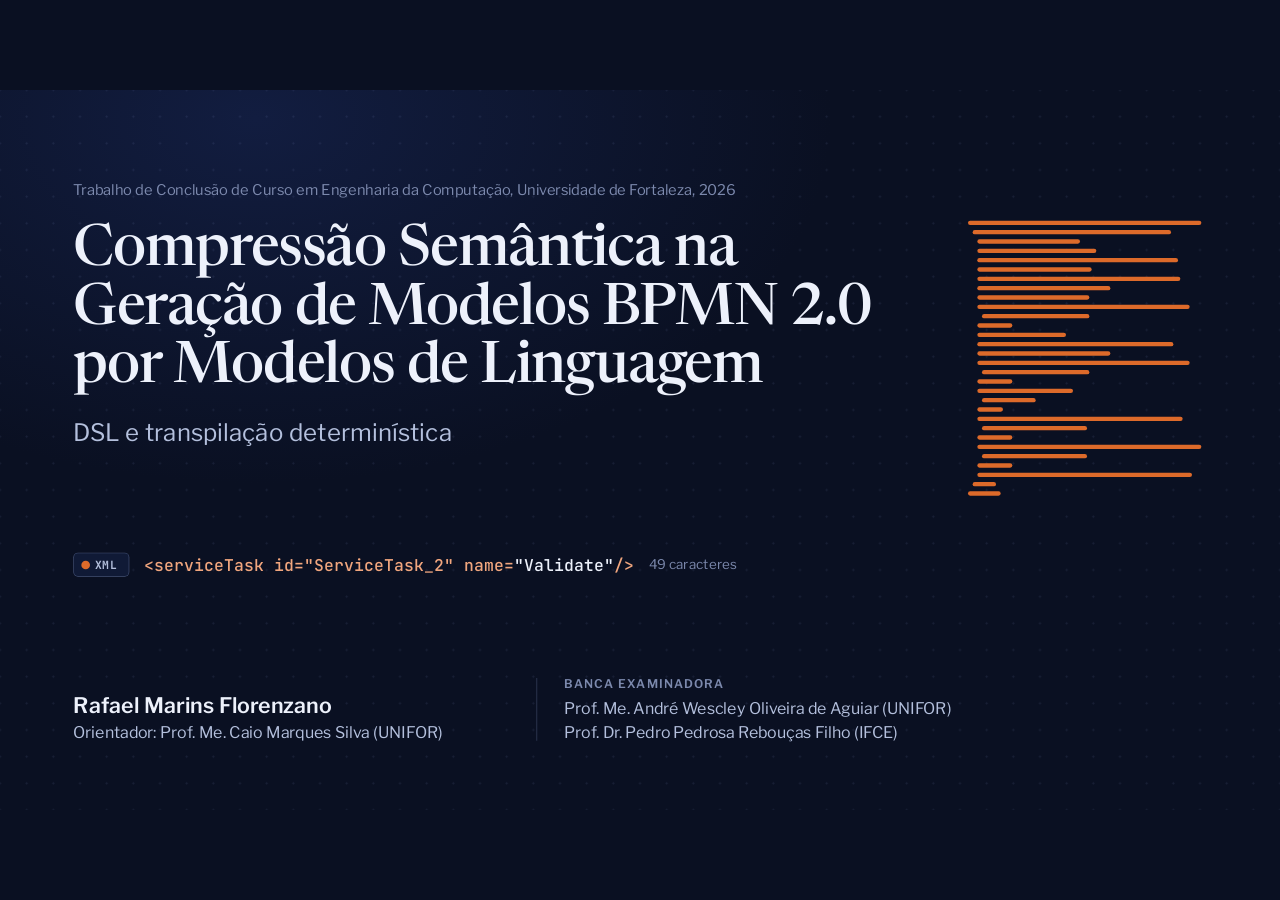
==== commit 71d3944b: "new next steps and light presentation" ====
--- a/presentation/apresentacao.html
+++ b/presentation/apresentacao.html
@@ -276,6 +276,10 @@
 .cover-by { position: absolute; left: 110px; bottom: 104px; display: flex; flex-direction: column; gap: 12px; }
 .cover-by b { font: 600 32px/1 var(--f-sans); }
 .cover-by span { font: 400 24px/1 var(--f-sans); color: var(--ink-2); }
+.cover-by.duo { flex-direction: row; align-items: flex-end; gap: 140px; }
+.cover-by.duo > div { display: flex; flex-direction: column; gap: 12px; }
+.cover-by.duo > div + div { padding-left: 40px; border-left: 2px solid var(--line, rgba(127,127,127,.3)); }
+.cover-by i { font: 600 18px/1 var(--f-sans); font-style: normal; letter-spacing: .08em; text-transform: uppercase; color: var(--ink-3); margin-bottom: 4px; }
 
 /* ── 2. do texto ao BPMN ──────────────────────────────────────────────── */
 .doc {
@@ -614,7 +618,7 @@
 .nx { top: 226px; }
 .nx-h, .nx-r { display: grid; grid-template-columns: 700px 110px 1fr; align-items: center; }
 .nx-h { height: 44px; font: 500 20px/1 var(--f-sans); color: var(--ink-3); opacity: 0; }
-.nx-r { height: 122px; border-top: 1px solid var(--line); opacity: 0; }
+.nx-r { height: 106px; border-top: 1px solid var(--line); opacity: 0; }
 .nx-r span { font: 400 28px/1.25 var(--f-sans); color: var(--ink-2); padding-right: 20px; }
 .nx-r .ic { width: 40px; height: 40px; color: var(--ink-3); stroke-width: 2; }
 .nx-r b { font: 500 33px/1.18 var(--f-display); }
@@ -1155,7 +1159,10 @@
     </div>
     <svg class="fig mm rv fade" data-at="0" style="--d:.7s" viewBox="0 0 360 420" width="360" height="420"></svg>
     <div class="morph"></div>
-    <div class="cover-by rv" data-at="0" style="--d:.5s"><b>Rafael Marins Florenzano</b><span>Orientador: Prof. Caio Marques</span></div>`,
+    <div class="cover-by duo rv" data-at="0" style="--d:.5s">
+      <div><b>Rafael Marins Florenzano</b><span>Orientador: Prof. Me. Caio Marques Silva (UNIFOR)</span></div>
+      <div><i>Banca examinadora</i><span>Prof. Me. André Wescley Oliveira de Aguiar (UNIFOR)</span><span>Prof. Dr. Pedro Pedrosa Rebouças Filho (IFCE)</span></div>
+    </div>`,
     setup: K.morphSetup,
     loop: (t, c, s) => K.morph(c, t, s.still),
   });
@@ -2409,6 +2416,7 @@
     ['46 itens de teste, com intervalos largos', 'Um conjunto de teste maior'],
     ['94,4% dos pares de treino vêm de uma única fonte', 'Dados de outras fontes e de outros domínios'],
     ['Uma linguagem de saída e um prompt por formato', 'Outras linguagens XML e novos braços, como o modelo pequeno em XML'],
+    ['Só dois modelos de grande porte testados', 'Repetir os braços com modelos de grande porte mais recentes'],
   ];
   S.push({
     id: 'limites', act: 'Conclusão', name: 'Limitações e próximos passos',
@@ -2422,7 +2430,7 @@
         draw(p) {
           head.style.opacity = K.seg(p, 0, 0.08);
           rows.forEach((r, i) => {
-            const a = 0.08 + i * 0.16;
+            const a = 0.08 + i * 0.13;
             r.style.opacity = K.seg(p, a, a + 0.08);
             r.children[1].style.opacity = K.seg(p, a + 0.06, a + 0.12);
             show(r.children[2], K.seg(p, a + 0.1, a + 0.22));
@@ -2472,9 +2480,12 @@
   const acts = [];
 
   /* tema */
-  const store = { get(k) { try { return localStorage.getItem(k); } catch (e) { return null; } }, set(k, v) { try { localStorage.setItem(k, v); } catch (e) { /* sem armazenamento */ } } };
-  const theme = Q.get('theme') || store.get('tcc-deck-theme');
+  /* Cada arquivo abre no próprio tema (apresentacao-clara.html já vem com data-theme="light").
+     ?theme= na URL sobrepõe. O tema não fica salvo no navegador: arquivos locais dividem o
+     mesmo armazenamento, e testar T num arquivo faria o outro abrir no tema errado. */
+  const theme = Q.get('theme');
   if (theme === 'light') document.documentElement.dataset.theme = 'light';
+  if (theme === 'dark') delete document.documentElement.dataset.theme;
 
   function fit() {
     if (PRINT) { window.DECK_SCALE = 1; return; }
@@ -2657,7 +2668,6 @@
       t: () => {
         const light = document.documentElement.dataset.theme !== 'light';
         light ? (document.documentElement.dataset.theme = 'light') : delete document.documentElement.dataset.theme;
-        store.set('tcc-deck-theme', light ? 'light' : 'dark');
       },
       b: () => ($('black').style.display = 'block'), '.': () => ($('black').style.display = 'block'),
     }[k.length === 1 ? k.toLowerCase() : k];
